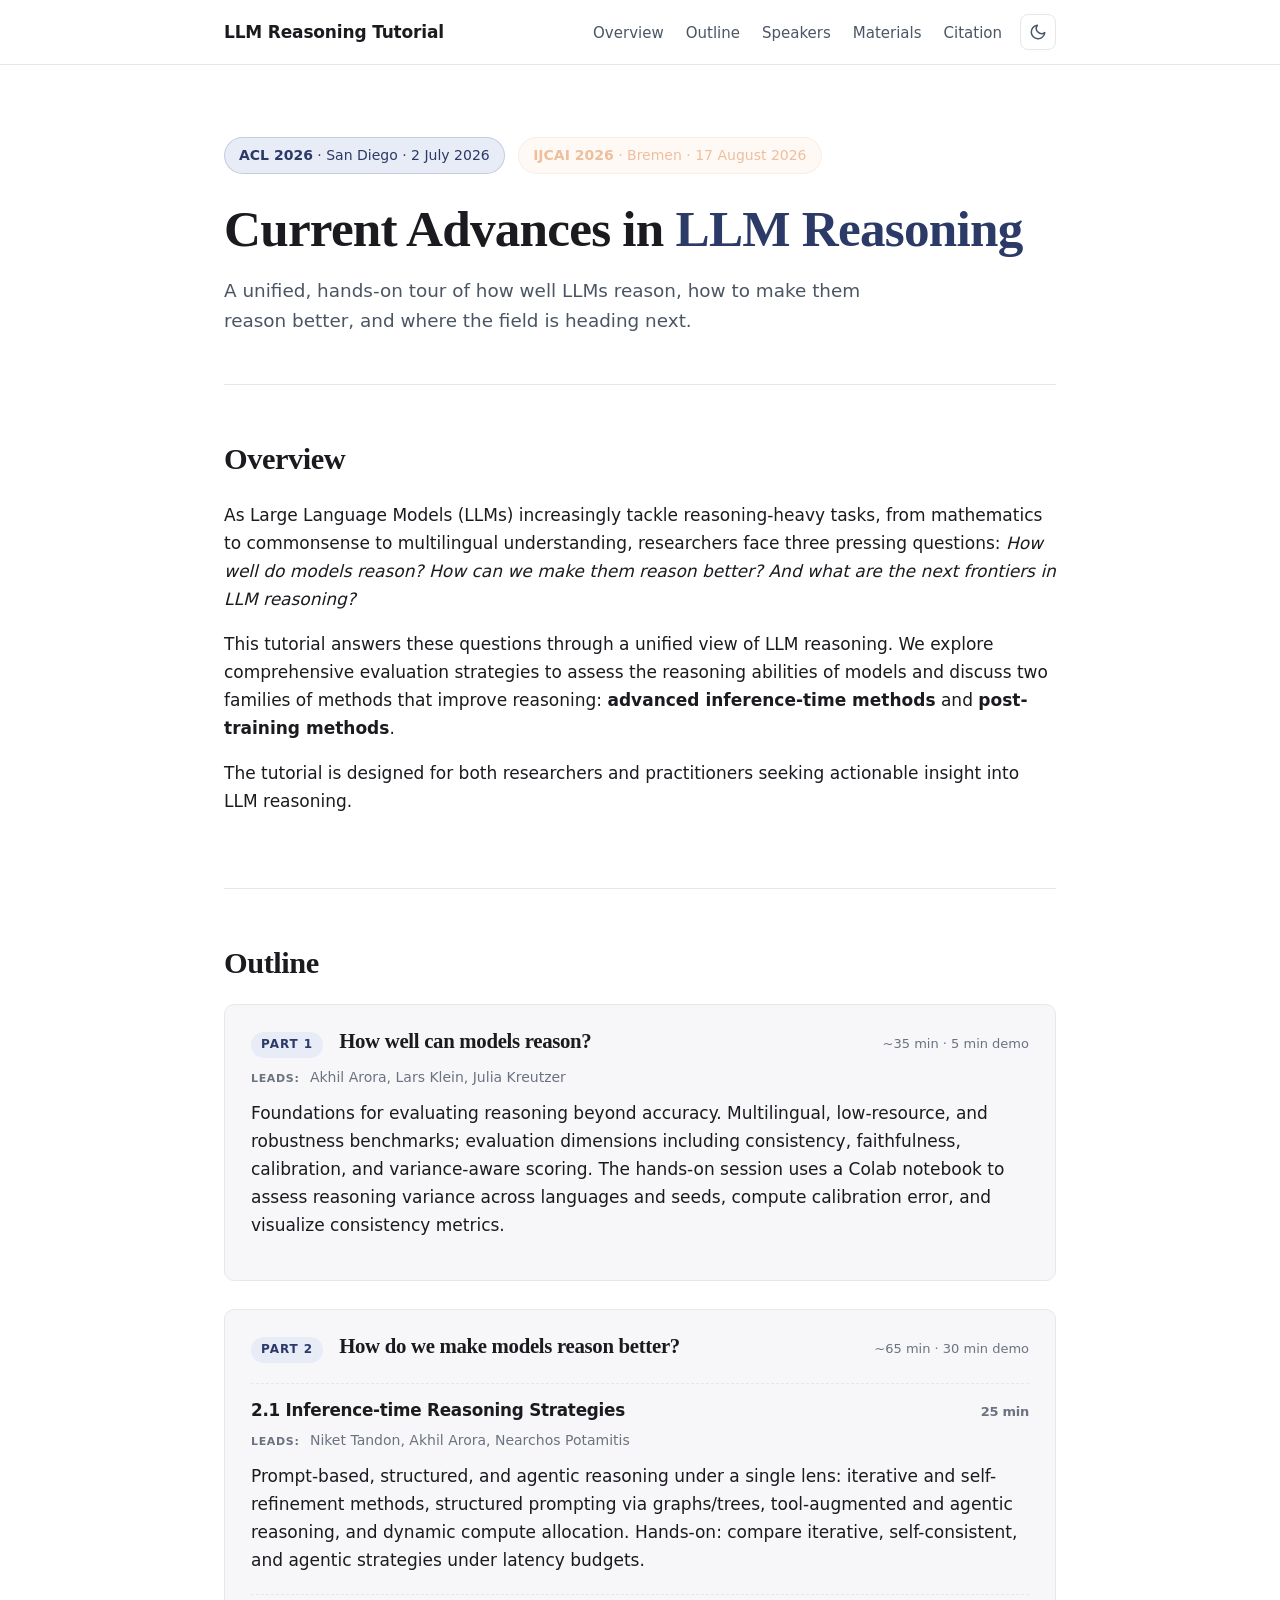
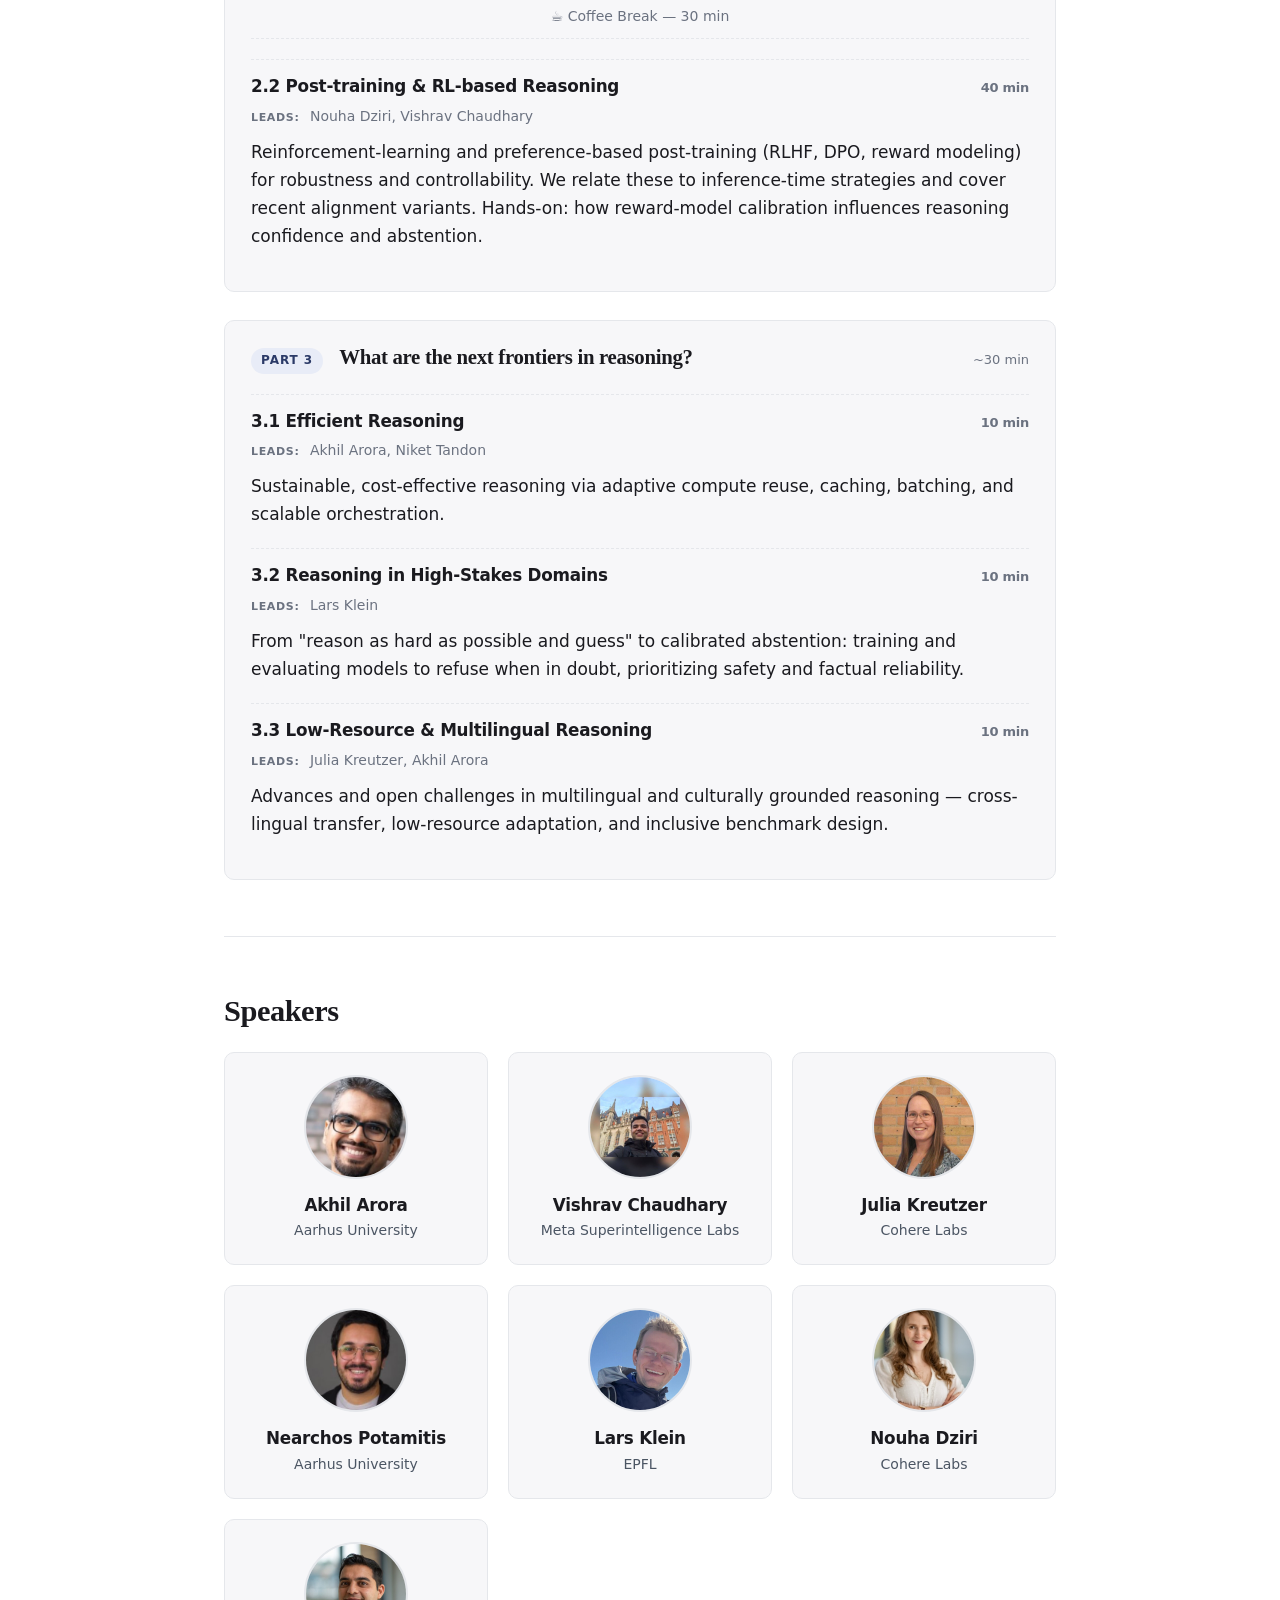
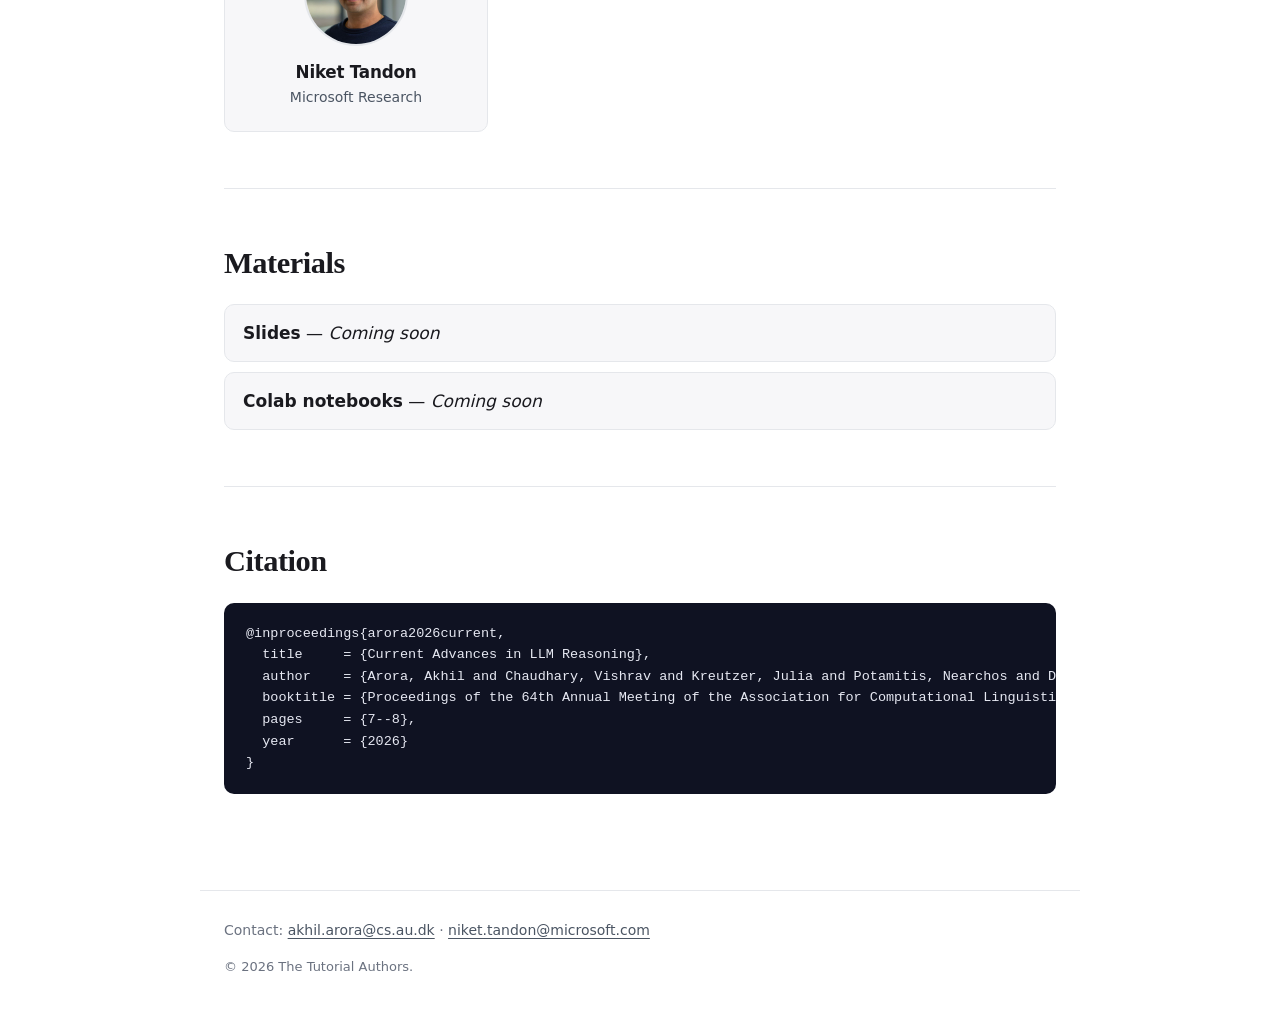
==== index.html @ 862d4947 "Updated Schedule" ====
<!DOCTYPE html>
<html lang="en">
<head>
  <meta charset="UTF-8" />
  <meta name="viewport" content="width=device-width, initial-scale=1.0" />
  <title>Current Advances in LLM Reasoning — ACL 2026 Tutorial</title>
  <meta name="description" content="Half-day tutorial at ACL 2026 (San Diego) on evaluating, improving, and extending reasoning in large language models." />

  <!-- Favicon -->
  <link rel="icon" type="image/png" href="assets/favicon.png" />
  <link rel="apple-touch-icon" href="assets/favicon.png" />

  <!-- Open Graph / Twitter -->
  <meta property="og:title" content="Current Advances in LLM Reasoning — ACL 2026 Tutorial" />
  <meta property="og:description" content="A unified, hands-on tour of evaluation, inference-time strategies, post-training, and frontiers in LLM reasoning." />
  <meta property="og:type" content="website" />
  <meta property="og:image" content="assets/logo.png" />
  <meta property="og:image:width" content="1254" />
  <meta property="og:image:height" content="1254" />
  <meta property="og:image:alt" content="Current Advances in LLM Reasoning — tutorial logo" />
  <meta name="twitter:card" content="summary_large_image" />
  <meta name="twitter:image" content="assets/logo.png" />

  <link rel="stylesheet" href="style.css" />
  <script>
    // Apply stored theme before first paint to prevent flash.
    (function () {
      try {
        var t = localStorage.getItem('theme');
        if (t === 'dark' || t === 'light') {
          document.documentElement.setAttribute('data-theme', t);
        }
      } catch (e) {}
    })();
  </script>
</head>
<body>
  <a class="skip-link" href="#main">Skip to main content</a>

  <header class="site-header">
    <nav class="nav" aria-label="Primary">
      <a href="#top" class="nav-brand">LLM Reasoning Tutorial</a>
      <div class="nav-right">
        <ul id="nav-menu" class="nav-links">
          <li><a href="#overview">Overview</a></li>
          <li><a href="#outline">Outline</a></li>
          <li><a href="#speakers">Speakers</a></li>
          <li><a href="#materials">Materials</a></li>
          <li><a href="#citation">Citation</a></li>
        </ul>
        <button class="theme-toggle" id="theme-toggle" type="button" aria-label="Toggle color theme" title="Toggle theme">
          <svg class="icon icon-sun" viewBox="0 0 24 24" width="18" height="18" fill="none" stroke="currentColor" stroke-width="2" stroke-linecap="round" stroke-linejoin="round" aria-hidden="true">
            <circle cx="12" cy="12" r="4"></circle>
            <path d="M12 2v2M12 20v2M4.93 4.93l1.41 1.41M17.66 17.66l1.41 1.41M2 12h2M20 12h2M4.93 19.07l1.41-1.41M17.66 6.34l1.41-1.41"></path>
          </svg>
          <svg class="icon icon-moon" viewBox="0 0 24 24" width="18" height="18" fill="none" stroke="currentColor" stroke-width="2" stroke-linecap="round" stroke-linejoin="round" aria-hidden="true">
            <path d="M21 12.79A9 9 0 1 1 11.21 3 7 7 0 0 0 21 12.79z"></path>
          </svg>
        </button>
        <button class="nav-toggle" aria-expanded="false" aria-controls="nav-menu" aria-label="Toggle navigation">
          <span></span><span></span><span></span>
        </button>
      </div>
    </nav>
  </header>

  <main id="main">
    <section class="hero" id="top">
      <p class="venue-badge"><strong>ACL 2026</strong> · San Diego · 2 July 2026</p>
      <p class="venue-badge venue-badge--alt"><strong>IJCAI 2026</strong> · Bremen · 17 August 2026</p>
      <h1>Current Advances in <span class="accent">LLM Reasoning</span></h1>
      <p class="tagline">A unified, hands-on tour of how well LLMs reason, how to make them reason better, and where the field is heading next.</p>
    </section>

    <section id="overview" class="section">
      <h2>Overview</h2>
      <p>
        As Large Language Models (LLMs) increasingly tackle reasoning-heavy tasks, from mathematics
        to commonsense to multilingual understanding, researchers face three pressing questions:
        <em>How well do models reason? How can we make them reason better? And what are the next
        frontiers in LLM reasoning?</em>
      </p>
      <p>
        This tutorial answers these questions through a unified view of LLM reasoning. We explore
        comprehensive evaluation strategies to assess the reasoning abilities of models and discuss two families of methods that
        improve reasoning: <strong>advanced inference-time methods</strong> and <strong>post-training methods</strong>.
      </p>
      <p>
        The tutorial is designed for both researchers and practitioners seeking actionable insight
        into LLM reasoning.
      </p>
    </section>

    <section id="outline" class="section">
      <h2>Outline</h2>
      <!-- <p class="section-intro">
        Three hours, split into two 90-minute blocks with a 30-minute coffee break. Each part
        combines concise lectures, illustrative demos, and short hands-on exercises.
      </p> -->

      <ol class="outline">
        <li class="outline-part">
          <div class="outline-head">
            <span class="outline-num">Part 1</span>
            <h3>How well can models reason?</h3>
            <span class="outline-meta">~35 min · 5 min demo</span>
          </div>
          <p class="outline-leads"><span class="label">Leads:</span> Akhil Arora, Lars Klein, Julia Kreutzer</p>
          <p>
            Foundations for evaluating reasoning beyond accuracy. Multilingual, low-resource, and
            robustness benchmarks; evaluation dimensions including consistency, faithfulness,
            calibration, and variance-aware scoring. The hands-on session uses a Colab notebook to
            assess reasoning variance across languages and seeds, compute calibration error, and
            visualize consistency metrics.
          </p>
        </li>

        <li class="outline-part">
          <div class="outline-head">
            <span class="outline-num">Part 2</span>
            <h3>How do we make models reason better?</h3>
            <span class="outline-meta">~65 min · 30 min demo</span>
          </div>

          <div class="outline-sub">
            <h4>2.1 Inference-time Reasoning Strategies <span class="outline-meta">25 min</span></h4>
            <p class="outline-leads"><span class="label">Leads:</span> Niket Tandon, Akhil Arora, Nearchos Potamitis</p>
            <p>
              Prompt-based, structured, and agentic reasoning under a single lens: iterative and
              self-refinement methods, structured prompting via graphs/trees, tool-augmented and
              agentic reasoning, and dynamic compute allocation. Hands-on: compare iterative,
              self-consistent, and agentic strategies under latency budgets.
            </p>
          </div>

          <div class="outline-break">☕ Coffee Break — 30 min</div>

          <div class="outline-sub">
            <h4>2.2 Post-training &amp; RL-based Reasoning <span class="outline-meta">40 min</span></h4>
            <p class="outline-leads"><span class="label">Leads:</span> Nouha Dziri, Vishrav Chaudhary</p>
            <p>
              Reinforcement-learning and preference-based post-training (RLHF, DPO, reward modeling)
              for robustness and controllability. We relate these to inference-time strategies and
              cover recent alignment variants. Hands-on: how reward-model calibration influences
              reasoning confidence and abstention.
            </p>
          </div>
        </li>

        <li class="outline-part">
          <div class="outline-head">
            <span class="outline-num">Part 3</span>
            <h3>What are the next frontiers in reasoning?</h3>
            <span class="outline-meta">~30 min</span>
          </div>

          <div class="outline-sub">
            <h4>3.1 Efficient Reasoning <span class="outline-meta">10 min</span></h4>
            <p class="outline-leads"><span class="label">Leads:</span> Akhil Arora, Niket Tandon</p>
            <p>Sustainable, cost-effective reasoning via adaptive compute reuse, caching, batching, and scalable orchestration.</p>
          </div>

          <div class="outline-sub">
            <h4>3.2 Reasoning in High-Stakes Domains <span class="outline-meta">10 min</span></h4>
            <p class="outline-leads"><span class="label">Leads:</span> Lars Klein</p>
            <p>From "reason as hard as possible and guess" to calibrated abstention: training and evaluating models to refuse when in doubt, prioritizing safety and factual reliability.</p>
          </div>

          <div class="outline-sub">
            <h4>3.3 Low-Resource &amp; Multilingual Reasoning <span class="outline-meta">10 min</span></h4>
            <p class="outline-leads"><span class="label">Leads:</span> Julia Kreutzer, Akhil Arora</p>
            <p>Advances and open challenges in multilingual and culturally grounded reasoning — cross-lingual transfer, low-resource adaptation, and inclusive benchmark design.</p>
          </div>
        </li>
      </ol>
    </section>

    <section id="speakers" class="section">
      <h2>Speakers</h2>
      <!-- <p class="section-intro">
        The presenter team spans academia and industry, junior and senior researchers, and multiple
        institutions and countries.
      </p> -->

      <ul class="speakers">
        <li class="speaker">
          <img class="speaker-photo" src="photos/akhil.jpg" alt="Akhil Arora" width="104" height="104" loading="lazy" />
          <div class="speaker-body">
            <h3>Akhil Arora</h3>
            <p class="affil">Aarhus University</p>
          </div>
        </li>
        <li class="speaker">
          <img class="speaker-photo" src="photos/vishrav.jpeg" alt="Vishrav Chaudhary" width="104" height="104" loading="lazy" />
          <div class="speaker-body">
            <h3>Vishrav Chaudhary</h3>
            <p class="affil">Meta Superintelligence Labs</p>
          </div>
        </li>
        <li class="speaker">
          <img class="speaker-photo" src="photos/julia.jpeg" alt="Julia Kreutzer" width="104" height="104" loading="lazy" />
          <div class="speaker-body">
            <h3>Julia Kreutzer</h3>
            <p class="affil">Cohere Labs</p>
          </div>
        </li>
        <li class="speaker">
          <img class="speaker-photo" src="photos/nearchos.jpg" alt="Nearchos Potamitis" width="104" height="104" loading="lazy" />
          <div class="speaker-body">
            <h3>Nearchos Potamitis</h3>
            <p class="affil">Aarhus University</p>
          </div>
        </li>
        <li class="speaker">
          <img class="speaker-photo" src="photos/lars.jpeg" alt="Lars Klein" width="104" height="104" loading="lazy" />
          <div class="speaker-body">
            <h3>Lars Klein</h3>
            <p class="affil">EPFL</p>
          </div>
        </li>
        <li class="speaker">
          <img class="speaker-photo" src="photos/nouha.jpg" alt="Nouha Dziri" width="104" height="104" loading="lazy" />
          <div class="speaker-body">
            <h3>Nouha Dziri</h3>
            <p class="affil">Cohere Labs</p>
          </div>
        </li>
        <li class="speaker">
          <img class="speaker-photo" src="photos/niket.jpg" alt="Niket Tandon" width="104" height="104" loading="lazy" />
          <div class="speaker-body">
            <h3>Niket Tandon</h3>
            <p class="affil">Microsoft Research</p>
          </div>
        </li>
      </ul>
    </section>

    <section id="materials" class="section">
      <h2>Materials</h2>
      <ul class="materials">
        <li><strong>Slides</strong> — <em>Coming soon</em></li>
        <li><strong>Colab notebooks</strong> — <em>Coming soon</em></li>
      </ul>
    </section>

    <section id="citation" class="section">
      <h2>Citation</h2>
      <pre class="bibtex"><code>@inproceedings{arora2026current,
  title     = {Current Advances in LLM Reasoning},
  author    = {Arora, Akhil and Chaudhary, Vishrav and Kreutzer, Julia and Potamitis, Nearchos and Dziri, Nouha and Tandon, Niket},
  booktitle = {Proceedings of the 64th Annual Meeting of the Association for Computational Linguistics (Volume 5: Tutorial Abstracts)},
  pages     = {7--8},
  year      = {2026}
}</code></pre>
    </section>
  </main>

  <footer class="site-footer">
    <p>
      Contact: <a href="mailto:akhil.arora@cs.au.dk">akhil.arora@cs.au.dk</a> ·
      <a href="mailto:niket.tandon@microsoft.com">niket.tandon@microsoft.com</a>
    </p>
    <p class="fine">&copy; 2026 The Tutorial Authors.</p>
  </footer>

  <script>
    // Mobile nav toggle
    const toggle = document.querySelector('.nav-toggle');
    const menu = document.getElementById('nav-menu');
    toggle?.addEventListener('click', () => {
      const open = toggle.getAttribute('aria-expanded') === 'true';
      toggle.setAttribute('aria-expanded', String(!open));
      menu.classList.toggle('open');
    });
    menu?.addEventListener('click', (e) => {
      if (e.target.tagName === 'A') {
        toggle.setAttribute('aria-expanded', 'false');
        menu.classList.remove('open');
      }
    });

    // Theme toggle: cycles between explicit light and dark.
    // First click flips away from the effective theme (which may have been system-driven).
    const themeToggle = document.getElementById('theme-toggle');
    themeToggle?.addEventListener('click', () => {
      const root = document.documentElement;
      const stored = root.getAttribute('data-theme');
      const prefersDark = window.matchMedia('(prefers-color-scheme: dark)').matches;
      const effective = stored || (prefersDark ? 'dark' : 'light');
      const next = effective === 'dark' ? 'light' : 'dark';
      root.setAttribute('data-theme', next);
      try { localStorage.setItem('theme', next); } catch (e) {}
    });
  </script>
</body>
</html>
---- style.css ----
/* --- Tokens --- */
:root {
  --bg: #ffffff;
  --bg-soft: #f7f7f9;
  --ink: #1a1a1f;
  --ink-soft: #4b5563;
  --ink-muted: #6b7280;
  --border: #e5e7eb;
  --accent: #2b3a67;
  --accent-soft: #e8ecf7;
  --code-bg: #0f1222;
  --code-ink: #e6e8f2;
  --radius: 10px;
  --content-width: 880px;
  --shadow-sm: 0 1px 2px rgba(15, 18, 34, 0.04), 0 1px 3px rgba(15, 18, 34, 0.06);

  --font-sans: "Inter", ui-sans-serif, system-ui, -apple-system, "Segoe UI",
    Roboto, "Helvetica Neue", Arial, sans-serif;
  --font-serif: "Source Serif 4", ui-serif, Georgia, Cambria, "Times New Roman",
    Times, serif;
  --font-mono: ui-monospace, SFMono-Regular, "SF Mono", Menlo, Consolas,
    "Liberation Mono", monospace;
}

/* Dark tokens — applied explicitly via [data-theme="dark"]
   OR automatically when OS prefers dark AND user hasn't forced light. */
:root[data-theme="dark"] {
  --bg: #0e1015;
  --bg-soft: #15181f;
  --ink: #eef1f6;
  --ink-soft: #b8bec9;
  --ink-muted: #8a90a0;
  --border: #272b35;
  --accent: #9db0ee;
  --accent-soft: #1a2140;
  --code-bg: #0a0c18;
  --code-ink: #d8dbe8;
  --shadow-sm: 0 1px 2px rgba(0, 0, 0, 0.4);
}

@media (prefers-color-scheme: dark) {
  :root:not([data-theme="light"]) {
    --bg: #0e1015;
    --bg-soft: #15181f;
    --ink: #eef1f6;
    --ink-soft: #b8bec9;
    --ink-muted: #8a90a0;
    --border: #272b35;
    --accent: #9db0ee;
    --accent-soft: #1a2140;
    --code-bg: #0a0c18;
    --code-ink: #d8dbe8;
    --shadow-sm: 0 1px 2px rgba(0, 0, 0, 0.4);
  }
}

/* --- Reset --- */
*, *::before, *::after { box-sizing: border-box; }
html { scroll-behavior: smooth; scroll-padding-top: 72px; }
body {
  margin: 0;
  font-family: var(--font-sans);
  font-size: 17px;
  line-height: 1.65;
  color: var(--ink);
  background: var(--bg);
  -webkit-font-smoothing: antialiased;
  text-rendering: optimizeLegibility;
}
a { color: var(--accent); text-decoration-thickness: 1px; text-underline-offset: 3px; }
a:hover { text-decoration-thickness: 2px; }

/* --- Skip link --- */
.skip-link {
  position: absolute;
  left: -9999px;
  top: 0;
  background: var(--ink);
  color: var(--bg);
  padding: 8px 14px;
  z-index: 1000;
}
.skip-link:focus { left: 8px; top: 8px; }

/* --- Header / nav --- */
.site-header {
  position: sticky;
  top: 0;
  z-index: 100;
  background: color-mix(in srgb, var(--bg) 92%, transparent);
  backdrop-filter: saturate(140%) blur(10px);
  -webkit-backdrop-filter: saturate(140%) blur(10px);
  border-bottom: 1px solid var(--border);
}
.nav {
  max-width: var(--content-width);
  margin: 0 auto;
  padding: 14px 24px;
  display: flex;
  align-items: center;
  justify-content: space-between;
  gap: 16px;
}
.nav-brand {
  font-weight: 700;
  color: var(--ink);
  text-decoration: none;
  letter-spacing: -0.01em;
}
.nav-right {
  display: flex;
  align-items: center;
  gap: 18px;
}
.nav-links {
  list-style: none;
  margin: 0;
  padding: 0;
  display: flex;
  gap: 22px;
}
.nav-links a {
  color: var(--ink-soft);
  text-decoration: none;
  font-size: 15px;
}
.nav-links a:hover { color: var(--accent); }
.nav-toggle {
  display: none;
  background: none;
  border: 0;
  cursor: pointer;
  padding: 6px;
  flex-direction: column;
  gap: 4px;
}
.nav-toggle span {
  display: block;
  width: 22px;
  height: 2px;
  background: var(--ink);
  border-radius: 2px;
}

/* --- Theme toggle --- */
.theme-toggle {
  display: inline-flex;
  align-items: center;
  justify-content: center;
  width: 36px;
  height: 36px;
  border-radius: 8px;
  border: 1px solid var(--border);
  background: var(--bg);
  color: var(--ink-soft);
  cursor: pointer;
  padding: 0;
  transition: color 0.15s ease, background 0.15s ease, border-color 0.15s ease;
}
.theme-toggle:hover {
  color: var(--accent);
  border-color: color-mix(in srgb, var(--accent) 40%, var(--border));
  background: var(--bg-soft);
}
.theme-toggle:focus-visible {
  outline: 2px solid var(--accent);
  outline-offset: 2px;
}
.theme-toggle .icon { display: block; }
/* Default (light effective): show moon, hide sun */
.theme-toggle .icon-sun { display: none; }
.theme-toggle .icon-moon { display: block; }
/* Dark effective: show sun, hide moon */
:root[data-theme="dark"] .theme-toggle .icon-sun { display: block; }
:root[data-theme="dark"] .theme-toggle .icon-moon { display: none; }
@media (prefers-color-scheme: dark) {
  :root:not([data-theme="light"]) .theme-toggle .icon-sun { display: block; }
  :root:not([data-theme="light"]) .theme-toggle .icon-moon { display: none; }
}

@media (max-width: 680px) {
  .nav-toggle { display: flex; }
  .nav-right { gap: 8px; }
  .nav-links {
    display: none;
    position: absolute;
    top: 100%;
    left: 0;
    right: 0;
    flex-direction: column;
    gap: 0;
    background: var(--bg);
    border-bottom: 1px solid var(--border);
    padding: 8px 0;
  }
  .nav-links.open { display: flex; }
  .nav-links li { padding: 0; }
  .nav-links a {
    display: block;
    padding: 12px 24px;
  }
}

/* --- Main layout --- */
main {
  max-width: var(--content-width);
  margin: 0 auto;
  padding: 0 24px;
}
.section {
  padding: 56px 0;
  border-top: 1px solid var(--border);
}

h1, h2, h3, h4 {
  font-family: var(--font-serif);
  color: var(--ink);
  letter-spacing: -0.015em;
  line-height: 1.2;
  margin: 0 0 0.5em;
}
h2 {
  font-size: 1.9rem;
  margin-bottom: 0.75em;
}
h3 { font-size: 1.3rem; }
h4 { font-size: 1.05rem; font-family: var(--font-sans); font-weight: 600; }
p { margin: 0 0 1em; }
.section-intro { color: var(--ink-soft); margin-bottom: 1.75em; }

/* --- Hero --- */
.hero {
  padding: 72px 0 48px;
  text-align: left;
}
.venue-badge {
  display: inline-block;
  background: var(--accent-soft);
  color: var(--accent);
  border: 1px solid color-mix(in srgb, var(--accent) 18%, transparent);
  border-radius: 999px;
  padding: 6px 14px;
  font-size: 14px;
  font-weight: 500;
  margin: 0 8px 24px 0;
}
.venue-badge--alt {
  --alt-accent: #8a4b2b;
  background: color-mix(in srgb, var(--alt-accent) 10%, transparent);
  color: var(--alt-accent);
  border-color: color-mix(in srgb, var(--alt-accent) 22%, transparent);
}
:root[data-theme="dark"] .venue-badge--alt,
:root:not([data-theme="light"]) .venue-badge--alt {
  --alt-accent: #eebf9d;
}
.hero h1 {
  font-size: clamp(2.1rem, 4.6vw, 3.2rem);
  margin: 0 0 16px;
}
.accent { color: var(--accent); }
.tagline {
  font-size: 1.15rem;
  color: var(--ink-soft);
  max-width: 640px;
  margin: 0;
}

/* --- Outline --- */
.outline {
  list-style: none;
  padding: 0;
  margin: 0;
  display: flex;
  flex-direction: column;
  gap: 28px;
}
.outline-part {
  border: 1px solid var(--border);
  border-radius: var(--radius);
  padding: 24px 26px;
  background: var(--bg-soft);
}
.outline-head {
  display: flex;
  align-items: baseline;
  flex-wrap: wrap;
  gap: 10px 16px;
  margin-bottom: 8px;
}
.outline-num {
  font-size: 12px;
  font-weight: 700;
  text-transform: uppercase;
  letter-spacing: 0.08em;
  color: var(--accent);
  background: var(--accent-soft);
  padding: 3px 10px;
  border-radius: 999px;
}
.outline-head h3 { margin: 0; flex: 1 1 auto; }
.outline-meta {
  font-size: 13px;
  color: var(--ink-muted);
  font-variant-numeric: tabular-nums;
}
.outline-leads {
  font-size: 14px;
  color: var(--ink-muted);
  margin: 0 0 10px;
}
.outline-leads .label {
  text-transform: uppercase;
  letter-spacing: 0.06em;
  font-size: 11px;
  font-weight: 700;
  margin-right: 6px;
}
.outline-sub {
  margin-top: 20px;
  padding-top: 16px;
  border-top: 1px dashed var(--border);
}
.outline-sub h4 {
  display: flex;
  align-items: baseline;
  gap: 12px;
  justify-content: space-between;
}
.outline-break {
  text-align: center;
  font-size: 14px;
  color: var(--ink-muted);
  margin: 20px 0 0;
  padding: 10px 0;
  border-top: 1px dashed var(--border);
  border-bottom: 1px dashed var(--border);
}

/* --- Speakers --- */
.speakers {
  list-style: none;
  padding: 0;
  margin: 0;
  display: grid;
  grid-template-columns: repeat(auto-fit, minmax(220px, 1fr));
  gap: 20px;
}
.speaker {
  border: 1px solid var(--border);
  border-radius: var(--radius);
  padding: 22px 20px;
  background: var(--bg-soft);
  display: flex;
  flex-direction: column;
  align-items: center;
  text-align: center;
  transition: transform 0.15s ease, box-shadow 0.15s ease;
}
.speaker:hover {
  transform: translateY(-2px);
  box-shadow: var(--shadow-sm);
}
.speaker-photo {
  width: 104px;
  height: 104px;
  border-radius: 50%;
  object-fit: cover;
  display: block;
  margin: 0 0 16px;
  border: 2px solid var(--border);
  background: var(--bg-soft);
}
.speaker h3 {
  font-family: var(--font-sans);
  font-size: 1.05rem;
  font-weight: 600;
  margin: 0 0 4px;
}
.speaker .affil {
  font-size: 14px;
  color: var(--ink-soft);
  margin: 0;
}

/* --- Materials --- */
.materials {
  list-style: none;
  padding: 0;
  margin: 0;
  display: flex;
  flex-direction: column;
  gap: 10px;
}
.materials li {
  padding: 14px 18px;
  border: 1px solid var(--border);
  border-radius: var(--radius);
  background: var(--bg-soft);
}

/* --- BibTeX block --- */
.bibtex {
  background: var(--code-bg);
  color: var(--code-ink);
  border-radius: var(--radius);
  padding: 20px 22px;
  overflow-x: auto;
  font-family: var(--font-mono);
  font-size: 13.5px;
  line-height: 1.6;
  margin: 0;
}
.bibtex code { font-family: inherit; }

/* --- Footer --- */
.site-footer {
  max-width: var(--content-width);
  margin: 40px auto 0;
  padding: 28px 24px 40px;
  border-top: 1px solid var(--border);
  color: var(--ink-muted);
  font-size: 14px;
}
.site-footer a { color: var(--ink-soft); }
.site-footer .fine { margin-top: 6px; color: var(--ink-muted); font-size: 13px; }

/* --- Selection --- */
::selection { background: var(--accent-soft); color: var(--accent); }
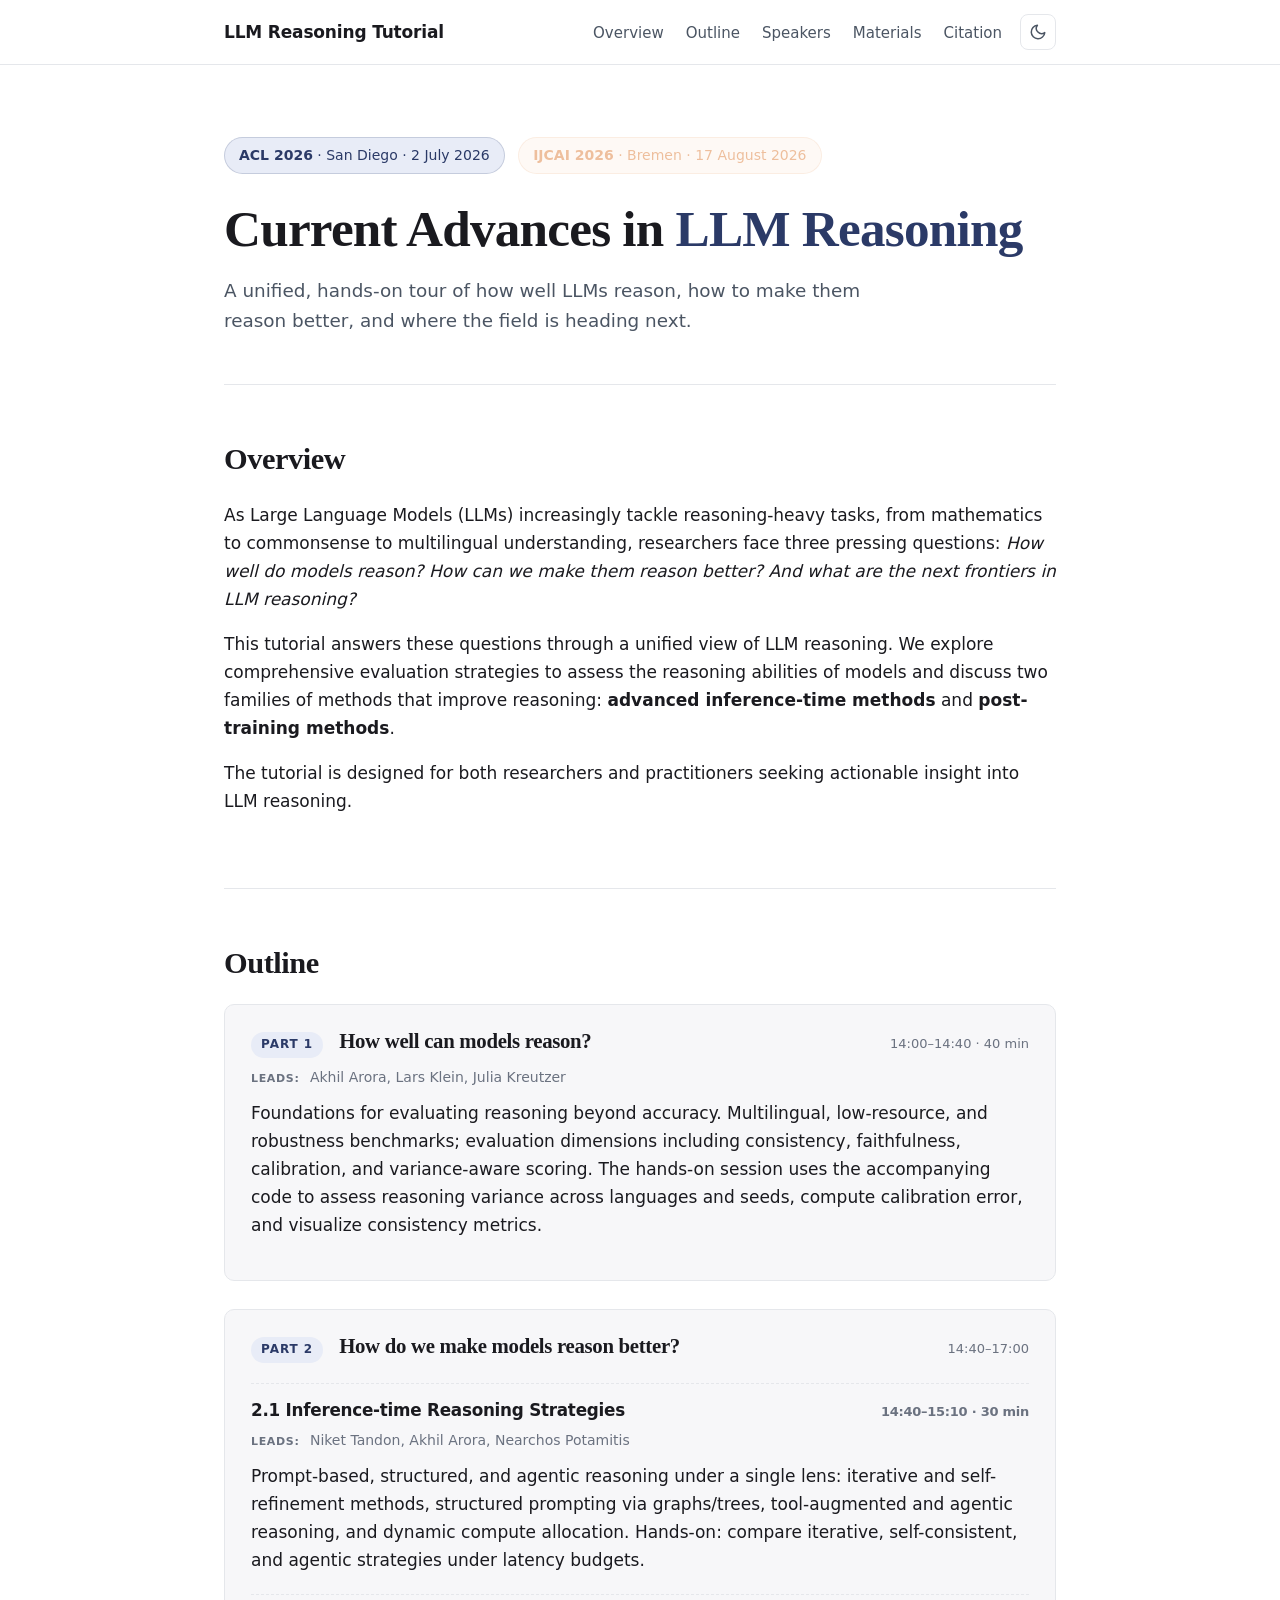
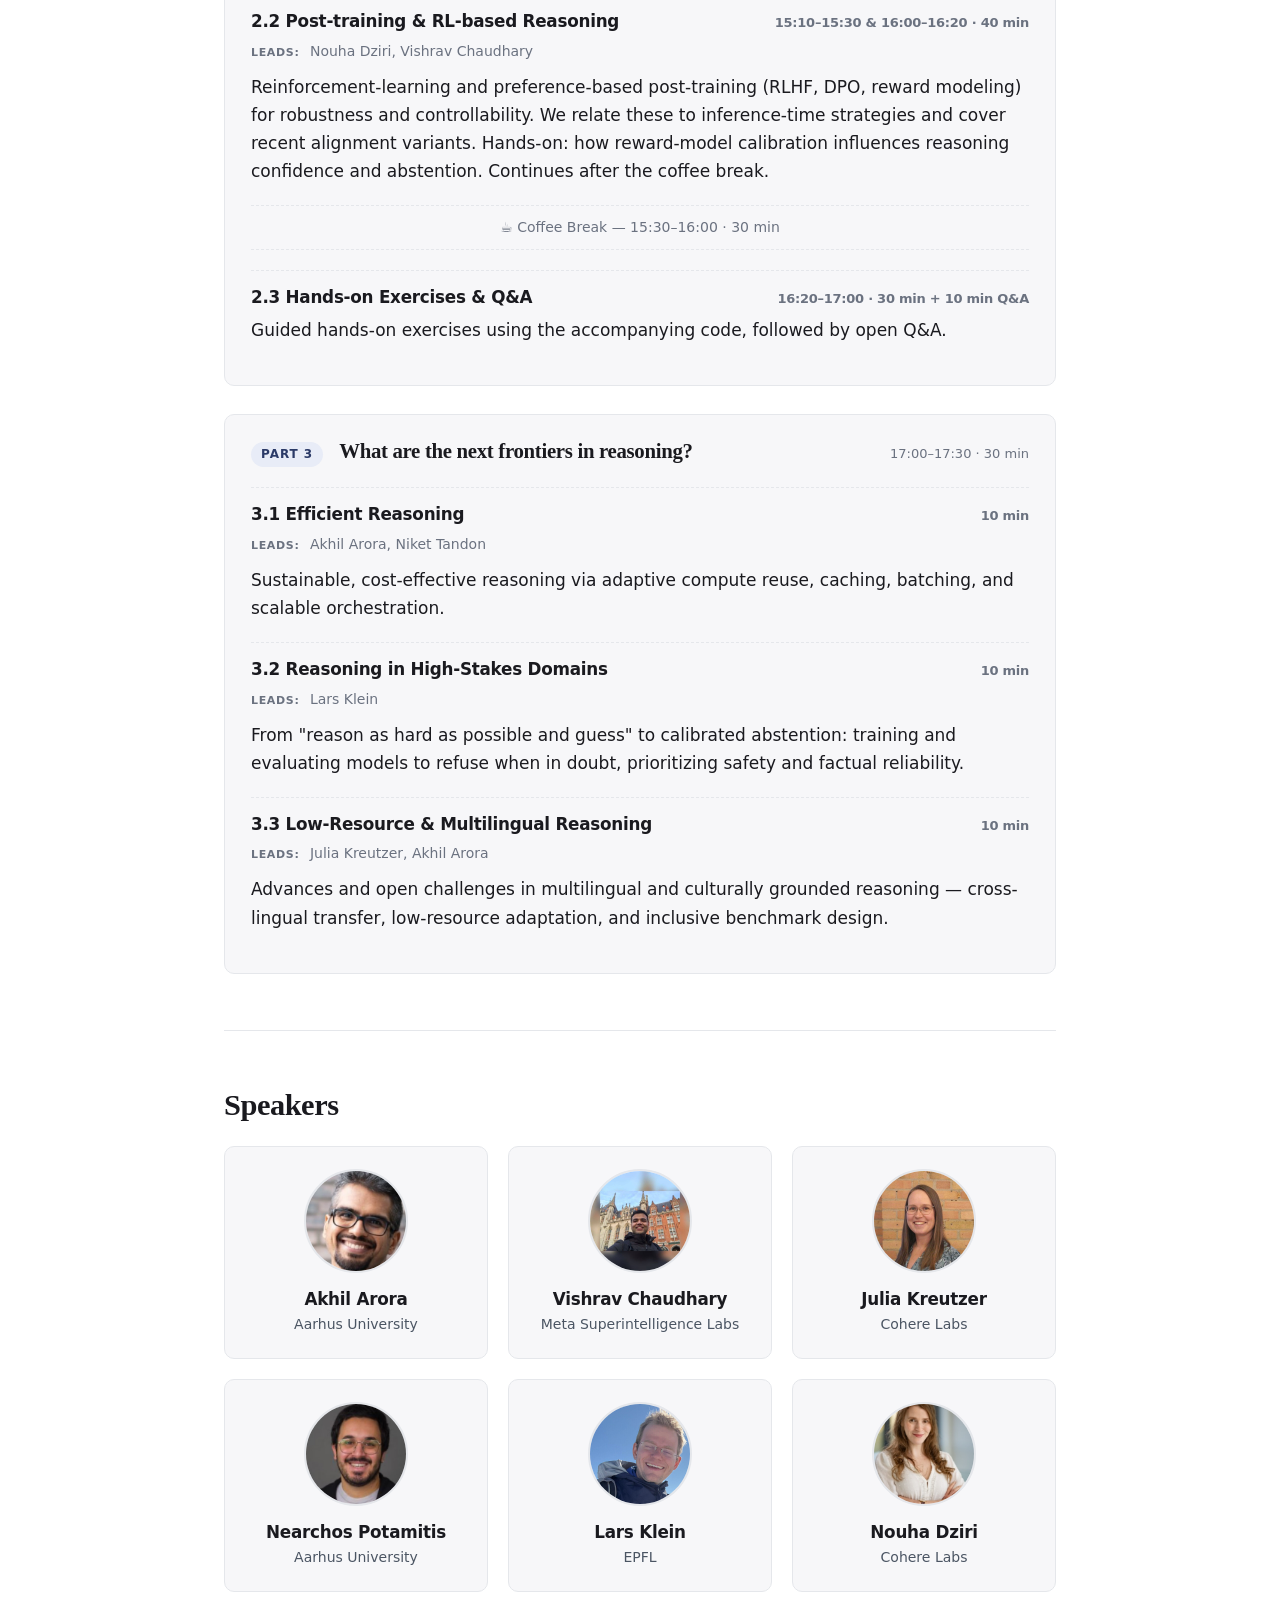
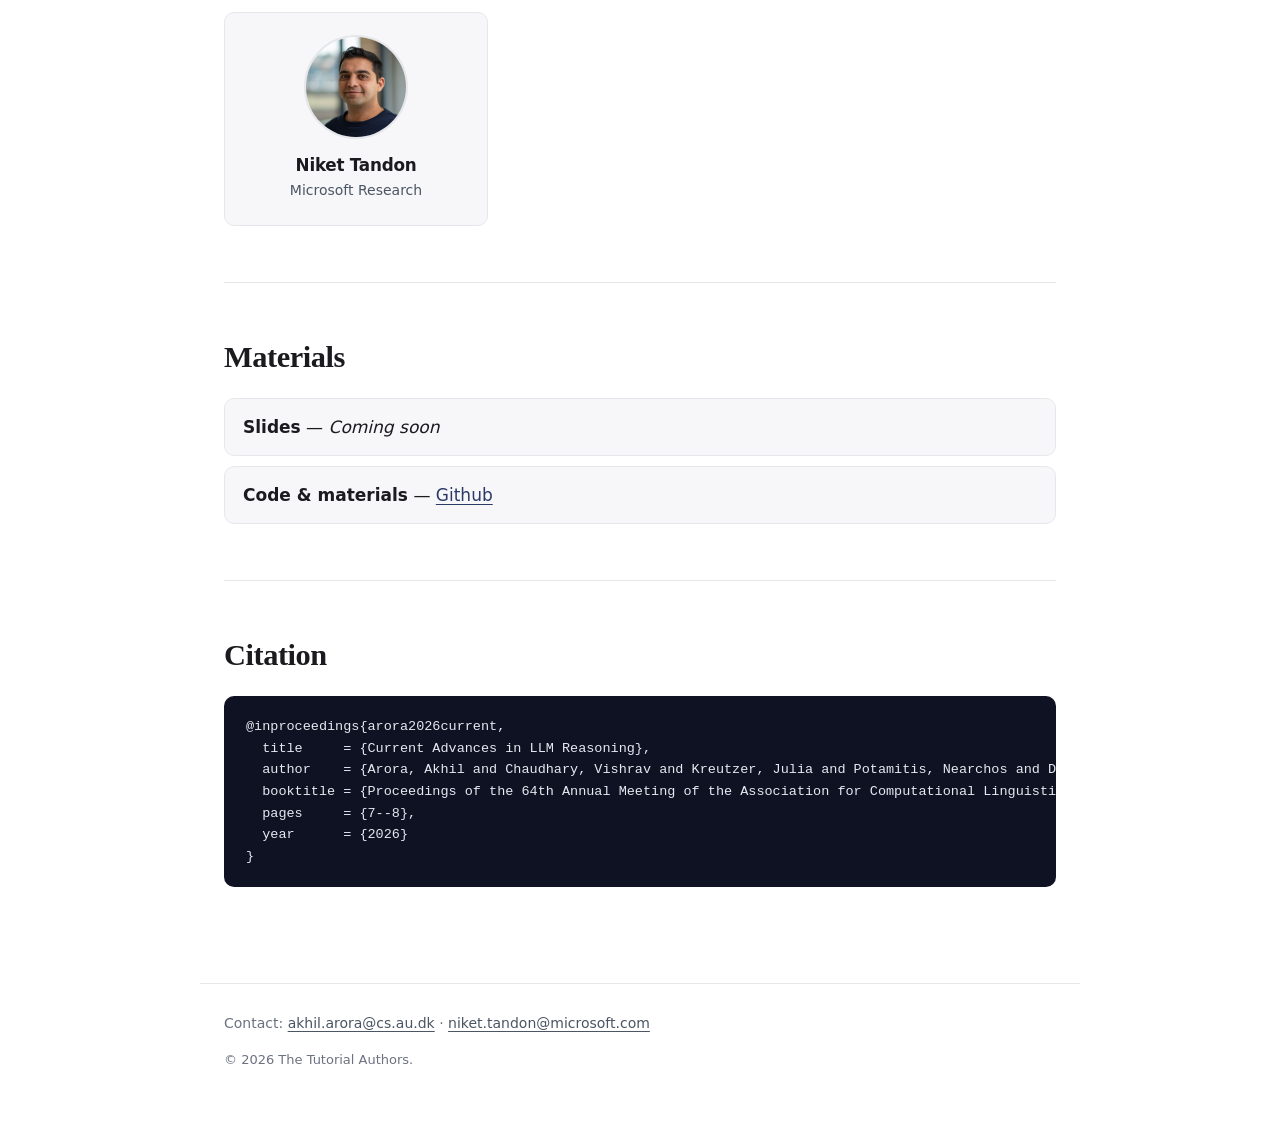
==== commit e756aef1: "Repo & Schedule" ====
--- a/index.html
+++ b/index.html
@@ -103,13 +103,13 @@
           <div class="outline-head">
             <span class="outline-num">Part 1</span>
             <h3>How well can models reason?</h3>
-            <span class="outline-meta">~35 min · 5 min demo</span>
+            <span class="outline-meta">14:00–14:40 · 40 min</span>
           </div>
           <p class="outline-leads"><span class="label">Leads:</span> Akhil Arora, Lars Klein, Julia Kreutzer</p>
           <p>
             Foundations for evaluating reasoning beyond accuracy. Multilingual, low-resource, and
             robustness benchmarks; evaluation dimensions including consistency, faithfulness,
-            calibration, and variance-aware scoring. The hands-on session uses a Colab notebook to
+            calibration, and variance-aware scoring. The hands-on session uses the accompanying code to
             assess reasoning variance across languages and seeds, compute calibration error, and
             visualize consistency metrics.
           </p>
@@ -119,11 +119,11 @@
           <div class="outline-head">
             <span class="outline-num">Part 2</span>
             <h3>How do we make models reason better?</h3>
-            <span class="outline-meta">~65 min · 30 min demo</span>
-          </div>
-
-          <div class="outline-sub">
-            <h4>2.1 Inference-time Reasoning Strategies <span class="outline-meta">25 min</span></h4>
+            <span class="outline-meta">14:40–17:00</span>
+          </div>
+
+          <div class="outline-sub">
+            <h4>2.1 Inference-time Reasoning Strategies <span class="outline-meta">14:40–15:10 · 30 min</span></h4>
             <p class="outline-leads"><span class="label">Leads:</span> Niket Tandon, Akhil Arora, Nearchos Potamitis</p>
             <p>
               Prompt-based, structured, and agentic reasoning under a single lens: iterative and
@@ -133,16 +133,23 @@
             </p>
           </div>
 
-          <div class="outline-break">☕ Coffee Break — 30 min</div>
-
-          <div class="outline-sub">
-            <h4>2.2 Post-training &amp; RL-based Reasoning <span class="outline-meta">40 min</span></h4>
+          <div class="outline-sub">
+            <h4>2.2 Post-training &amp; RL-based Reasoning <span class="outline-meta">15:10–15:30 &amp; 16:00–16:20 · 40 min</span></h4>
             <p class="outline-leads"><span class="label">Leads:</span> Nouha Dziri, Vishrav Chaudhary</p>
             <p>
               Reinforcement-learning and preference-based post-training (RLHF, DPO, reward modeling)
               for robustness and controllability. We relate these to inference-time strategies and
               cover recent alignment variants. Hands-on: how reward-model calibration influences
-              reasoning confidence and abstention.
+              reasoning confidence and abstention. Continues after the coffee break.
+            </p>
+          </div>
+
+          <div class="outline-break">☕ Coffee Break — 15:30–16:00 · 30 min</div>
+
+          <div class="outline-sub">
+            <h4>2.3 Hands-on Exercises &amp; Q&amp;A <span class="outline-meta">16:20–17:00 · 30 min + 10 min Q&amp;A</span></h4>
+            <p>
+              Guided hands-on exercises using the accompanying code, followed by open Q&amp;A.
             </p>
           </div>
         </li>
@@ -151,7 +158,7 @@
           <div class="outline-head">
             <span class="outline-num">Part 3</span>
             <h3>What are the next frontiers in reasoning?</h3>
-            <span class="outline-meta">~30 min</span>
+            <span class="outline-meta">17:00–17:30 · 30 min</span>
           </div>
 
           <div class="outline-sub">
@@ -239,7 +246,7 @@
       <h2>Materials</h2>
       <ul class="materials">
         <li><strong>Slides</strong> — <em>Coming soon</em></li>
-        <li><strong>Colab notebooks</strong> — <em>Coming soon</em></li>
+        <li><strong>Code &amp; materials</strong> — <a href="https://github.com/au-clan/llmreasoning_materials">Github</a></li>
       </ul>
     </section>
 
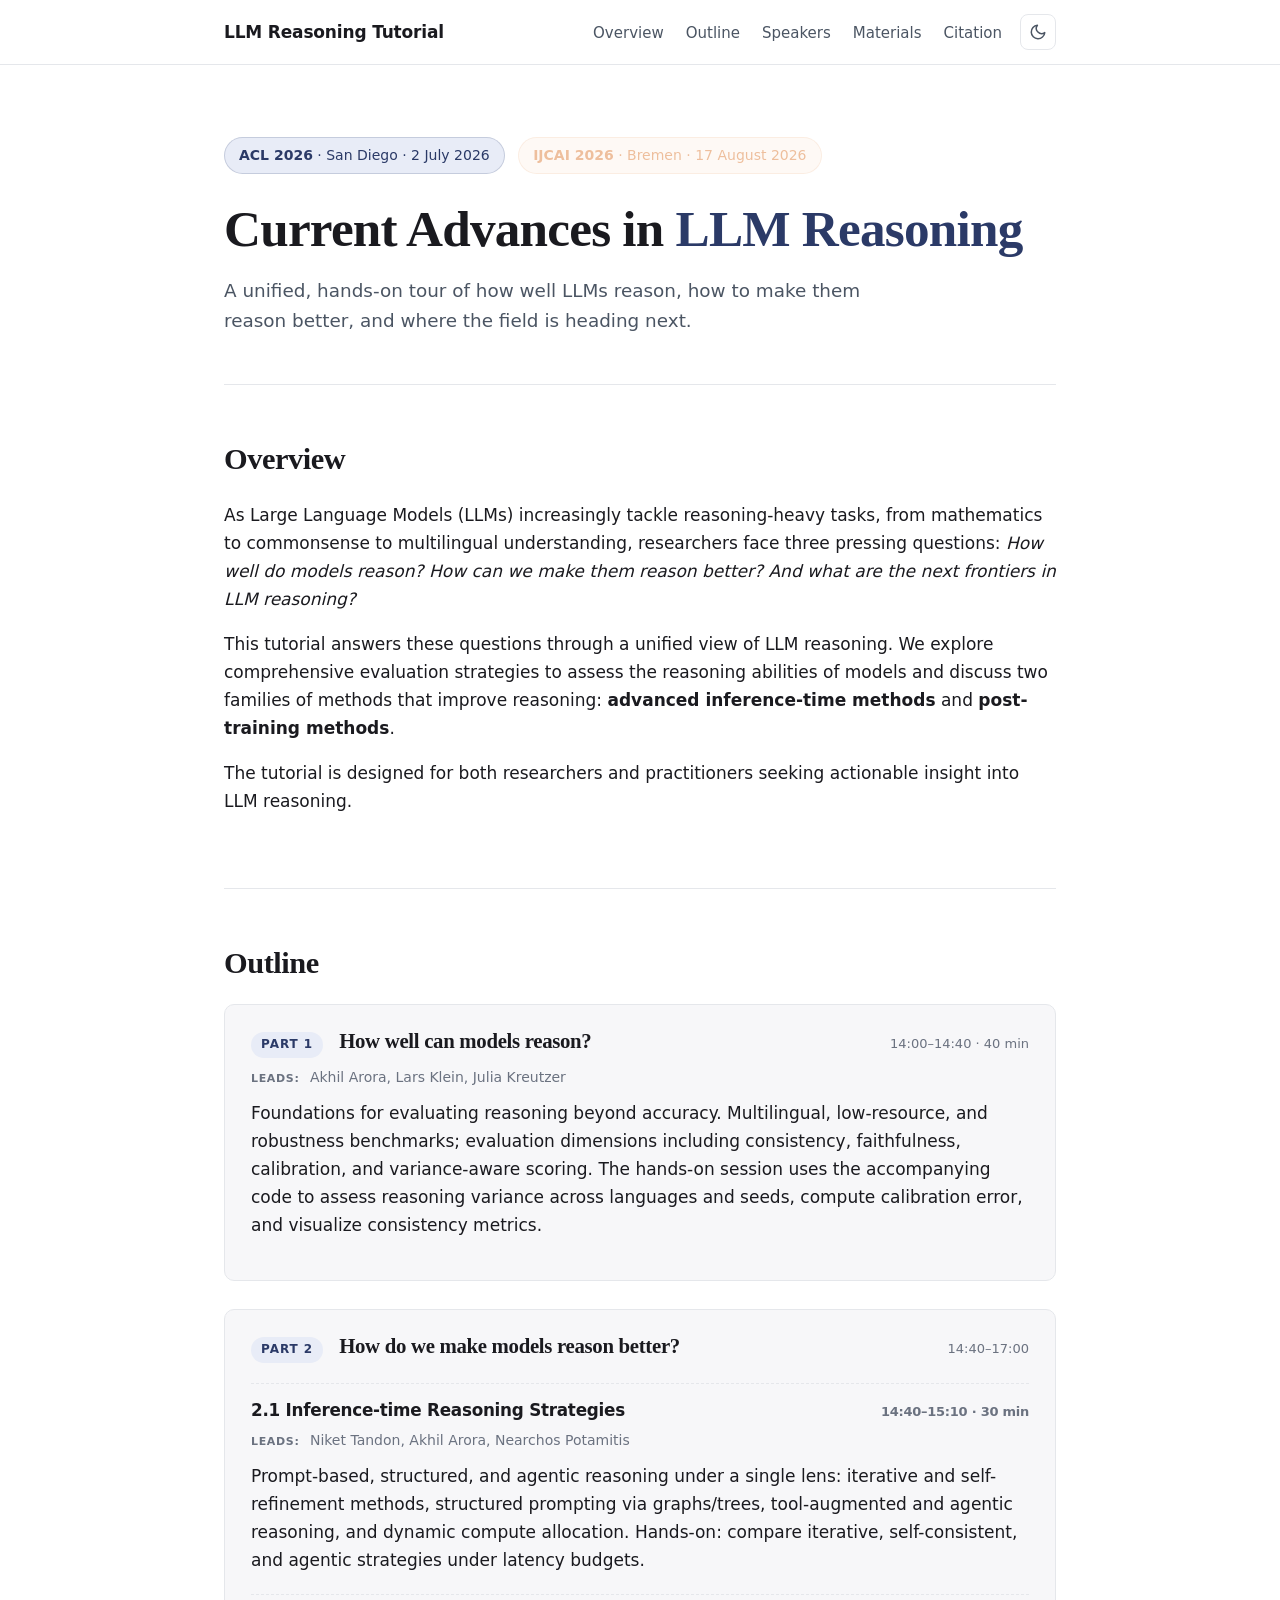
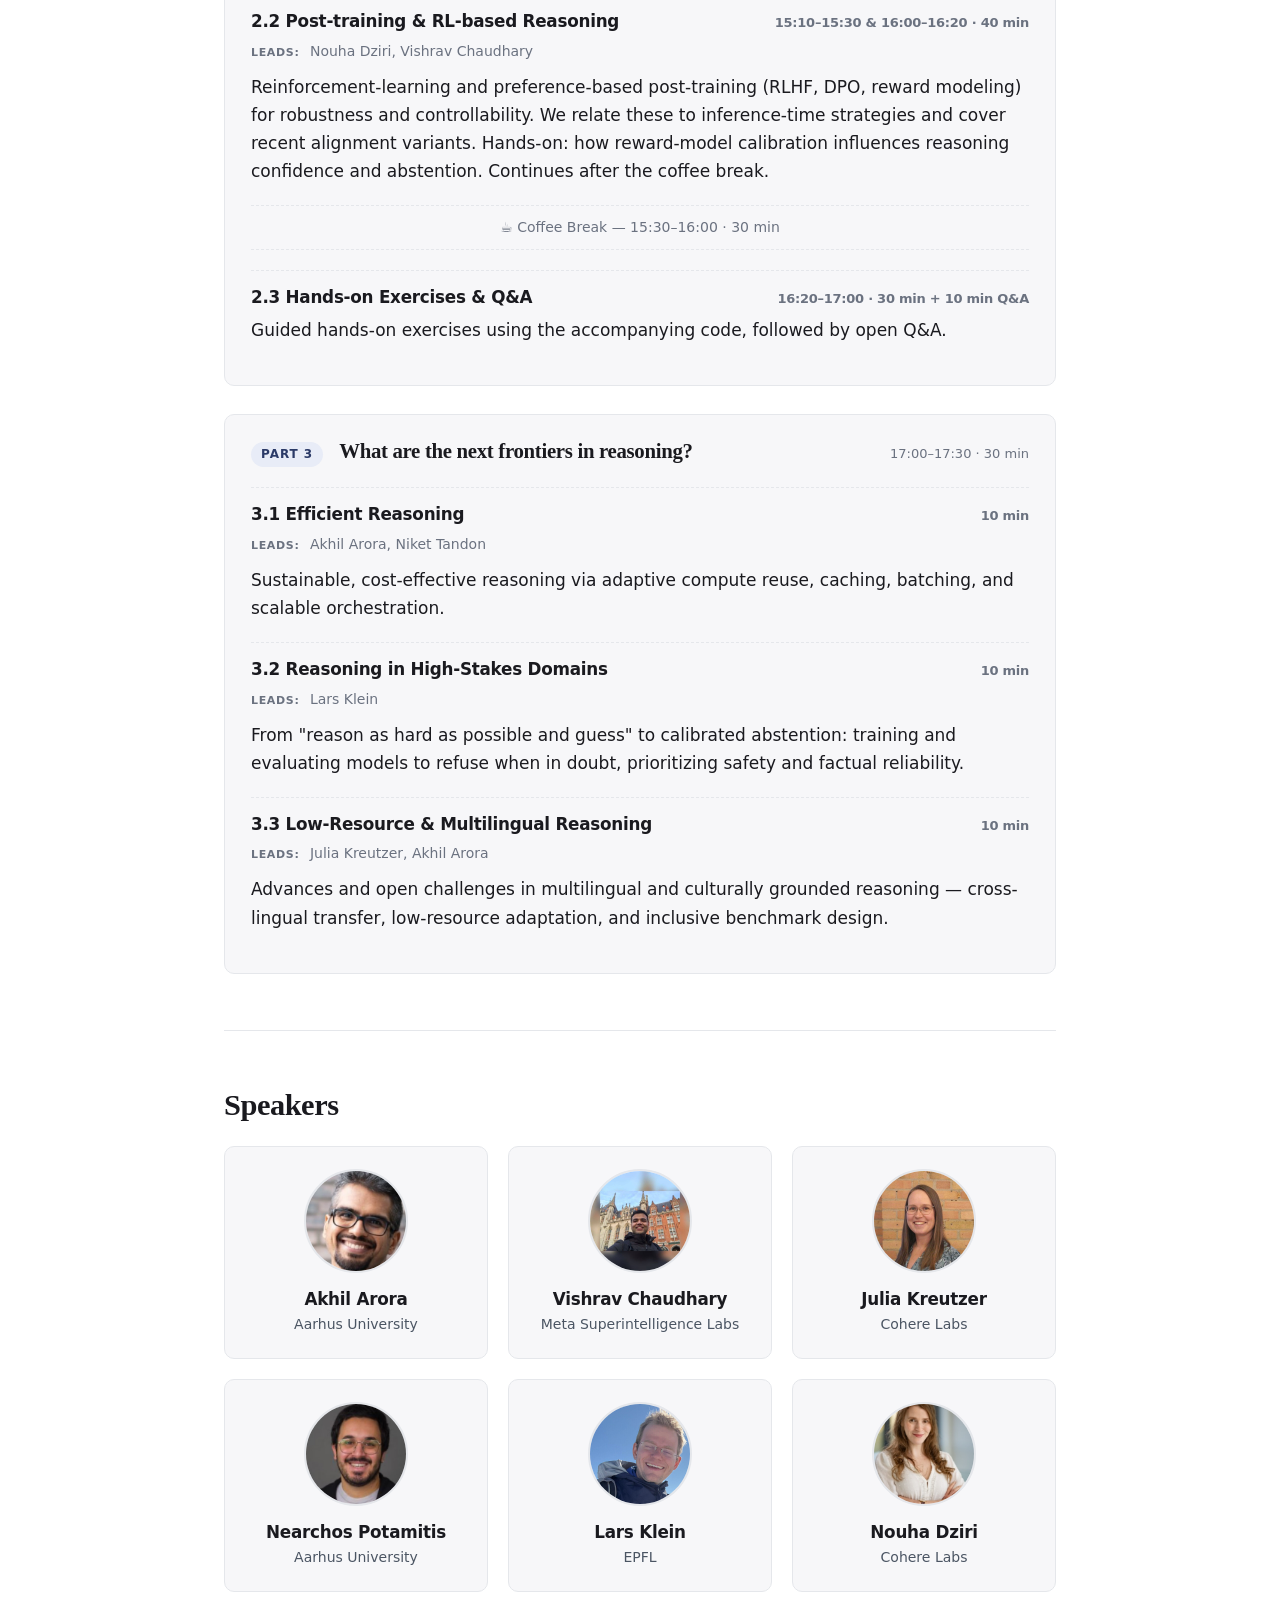
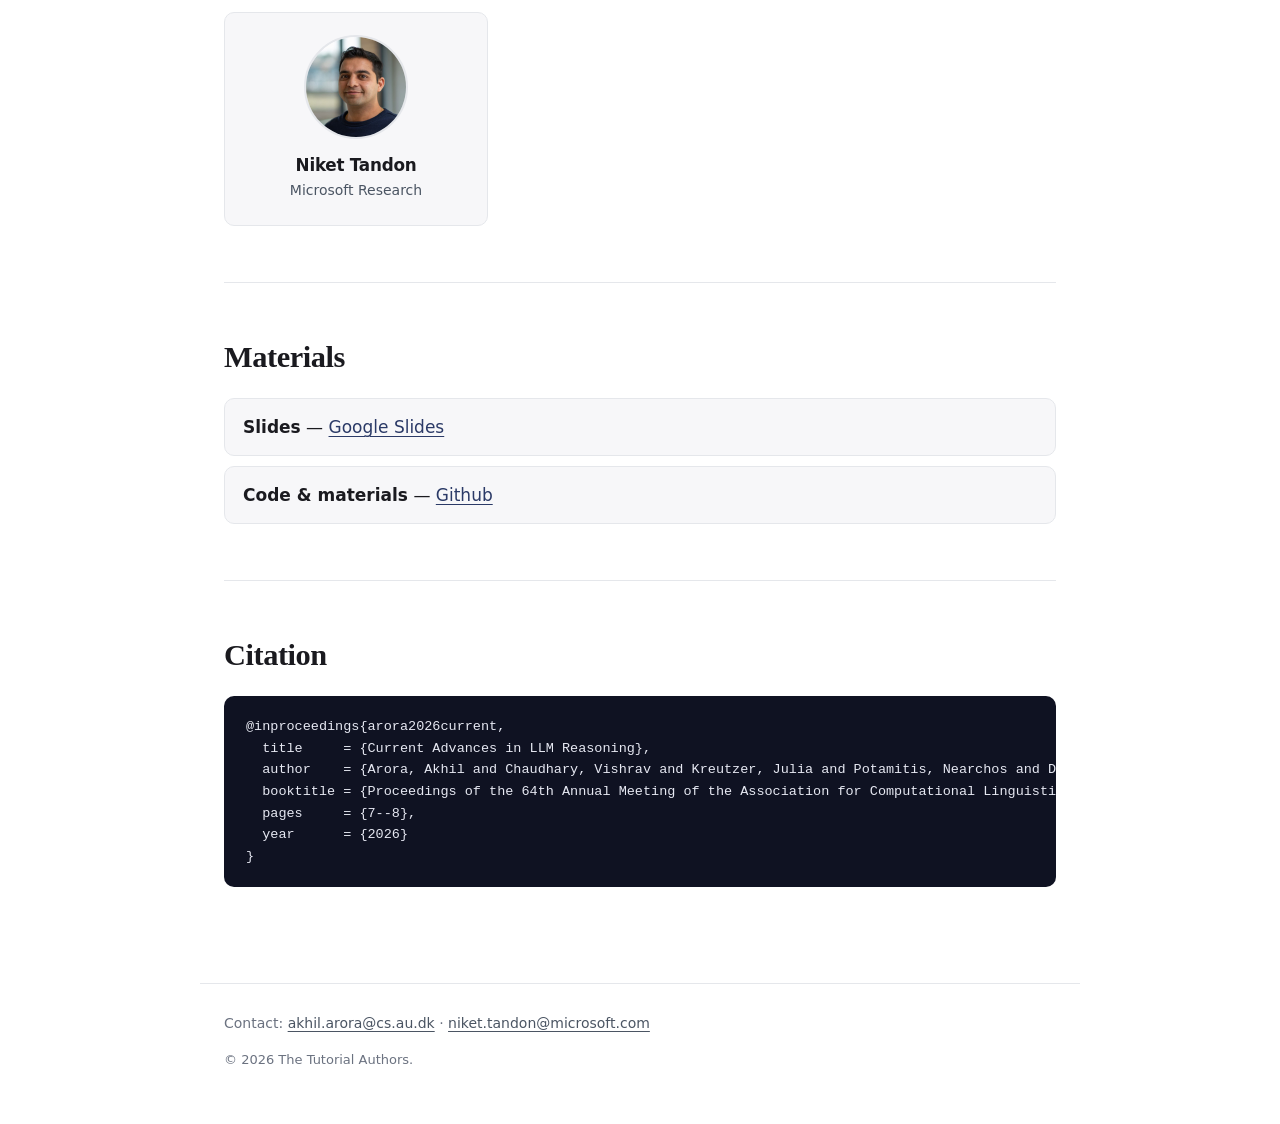
==== commit 6fe97fe9: "Add files via upload" ====
--- a/index.html
+++ b/index.html
@@ -245,7 +245,7 @@
     <section id="materials" class="section">
       <h2>Materials</h2>
       <ul class="materials">
-        <li><strong>Slides</strong> — <em>Coming soon</em></li>
+        <li><strong>Slides</strong> — <a href="https://docs.google.com/presentation/d/1GoSHhf6BwHwXA6vF_zhSxgsl8ty-8Zav9dGbP6qZsMg/edit?usp=sharing">Google Slides</a></li>
         <li><strong>Code &amp; materials</strong> — <a href="https://github.com/au-clan/llmreasoning_materials">Github</a></li>
       </ul>
     </section>
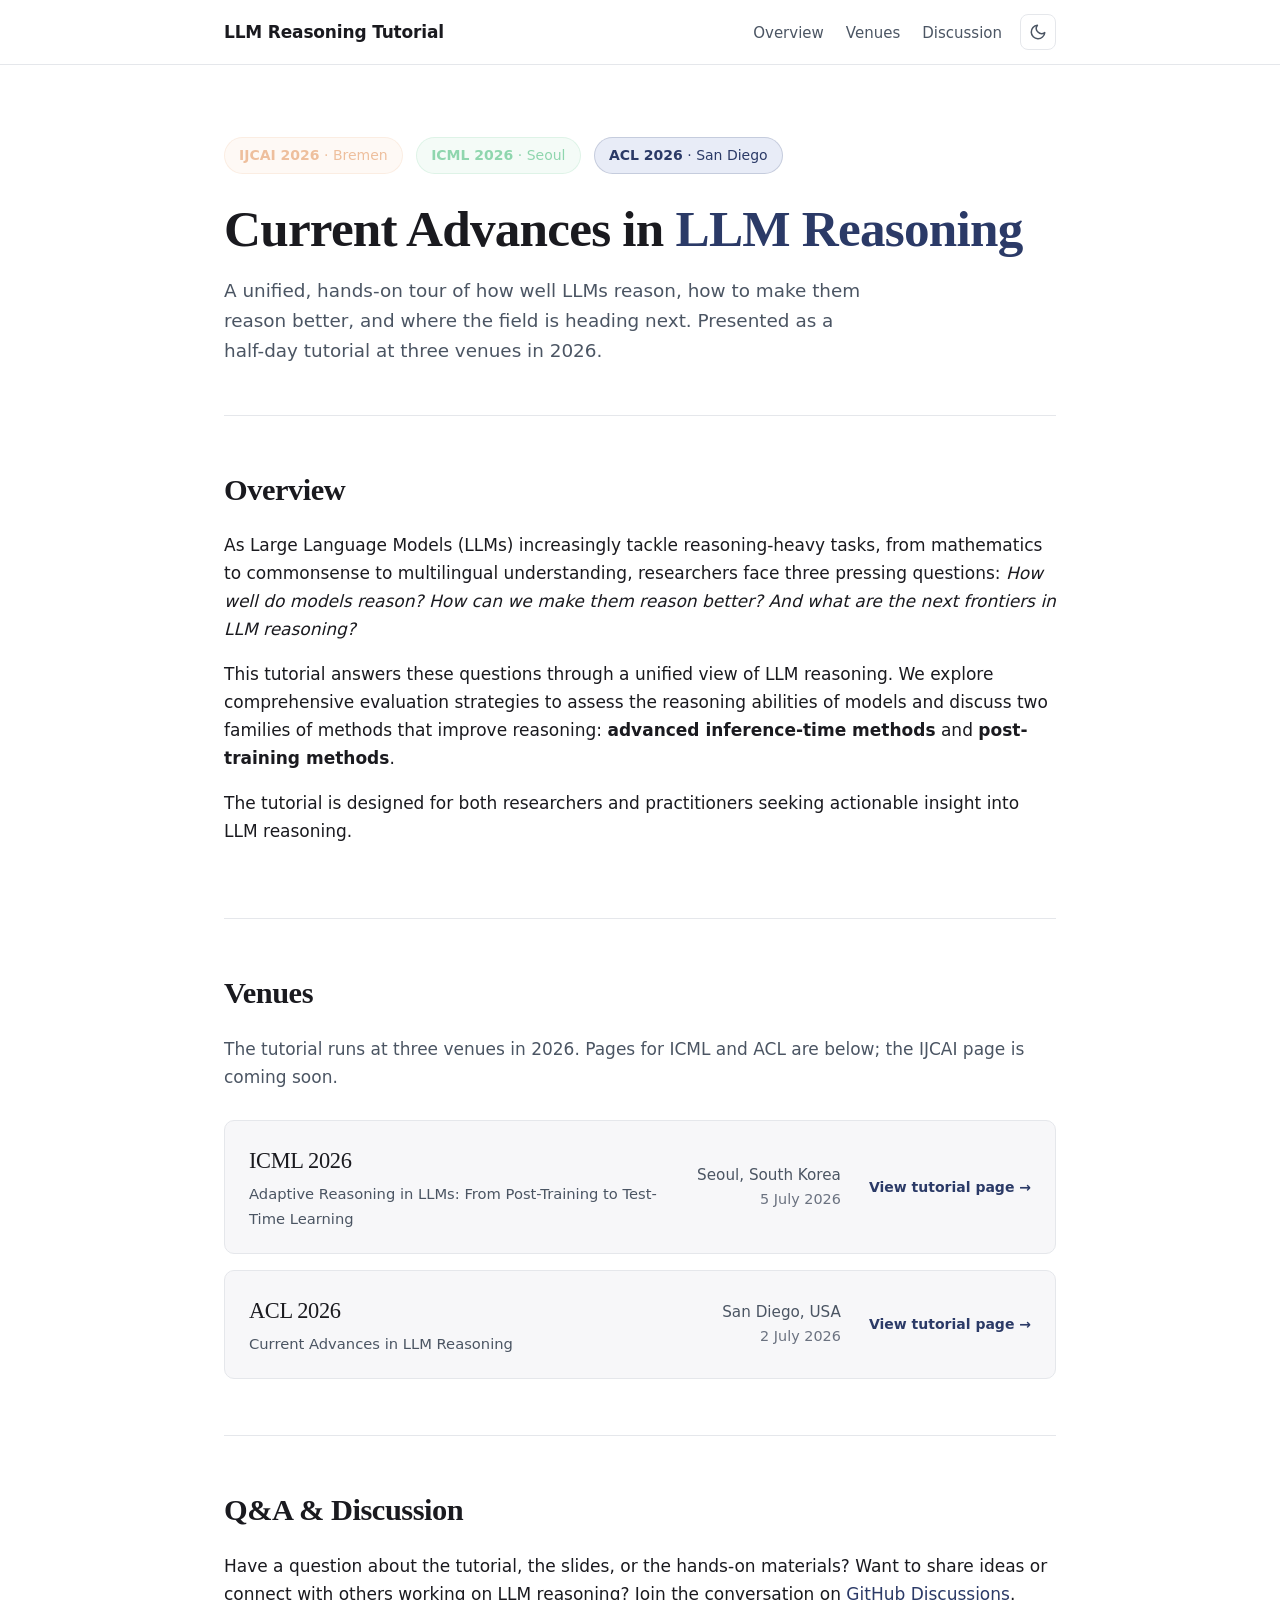
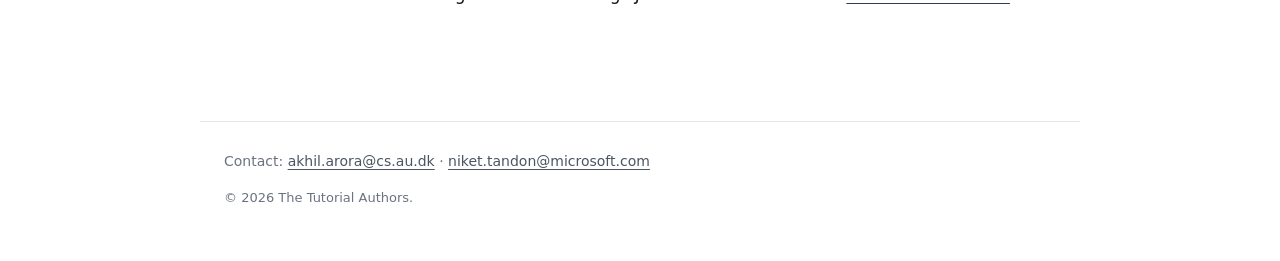
==== commit 7ce9f7c8: "Add files via upload" ====
--- a/index.html
+++ b/index.html
@@ -3,25 +3,25 @@
 <head>
   <meta charset="UTF-8" />
   <meta name="viewport" content="width=device-width, initial-scale=1.0" />
-  <title>Current Advances in LLM Reasoning — ACL 2026 Tutorial</title>
-  <meta name="description" content="Half-day tutorial at ACL 2026 (San Diego) on evaluating, improving, and extending reasoning in large language models." />
+  <title>Current Advances in LLM Reasoning — Tutorial</title>
+  <meta name="description" content="A half-day tutorial on evaluating, improving, and extending reasoning in large language models. Presented at IJCAI 2026, ICML 2026 and ACL 2026." />
 
   <!-- Favicon -->
-  <link rel="icon" type="image/png" href="assets/favicon.png" />
-  <link rel="apple-touch-icon" href="assets/favicon.png" />
+  <link rel="icon" type="image/png" href="/assets/favicon.png" />
+  <link rel="apple-touch-icon" href="/assets/favicon.png" />
 
   <!-- Open Graph / Twitter -->
-  <meta property="og:title" content="Current Advances in LLM Reasoning — ACL 2026 Tutorial" />
-  <meta property="og:description" content="A unified, hands-on tour of evaluation, inference-time strategies, post-training, and frontiers in LLM reasoning." />
+  <meta property="og:title" content="Current Advances in LLM Reasoning — Tutorial" />
+  <meta property="og:description" content="A unified, hands-on tour of evaluation, inference-time strategies, post-training, and frontiers in LLM reasoning. At IJCAI 2026, ICML 2026 and ACL 2026." />
   <meta property="og:type" content="website" />
-  <meta property="og:image" content="assets/logo.png" />
+  <meta property="og:image" content="/assets/logo.png" />
   <meta property="og:image:width" content="1254" />
   <meta property="og:image:height" content="1254" />
   <meta property="og:image:alt" content="Current Advances in LLM Reasoning — tutorial logo" />
   <meta name="twitter:card" content="summary_large_image" />
-  <meta name="twitter:image" content="assets/logo.png" />
+  <meta name="twitter:image" content="/assets/logo.png" />
 
-  <link rel="stylesheet" href="style.css" />
+  <link rel="stylesheet" href="/style.css" />
   <script>
     // Apply stored theme before first paint to prevent flash.
     (function () {
@@ -43,10 +43,8 @@
       <div class="nav-right">
         <ul id="nav-menu" class="nav-links">
           <li><a href="#overview">Overview</a></li>
-          <li><a href="#outline">Outline</a></li>
-          <li><a href="#speakers">Speakers</a></li>
-          <li><a href="#materials">Materials</a></li>
-          <li><a href="#citation">Citation</a></li>
+          <li><a href="#venues">Venues</a></li>
+          <li><a href="#discussion">Discussion</a></li>
         </ul>
         <button class="theme-toggle" id="theme-toggle" type="button" aria-label="Toggle color theme" title="Toggle theme">
           <svg class="icon icon-sun" viewBox="0 0 24 24" width="18" height="18" fill="none" stroke="currentColor" stroke-width="2" stroke-linecap="round" stroke-linejoin="round" aria-hidden="true">
@@ -66,10 +64,11 @@
 
   <main id="main">
     <section class="hero" id="top">
-      <p class="venue-badge"><strong>ACL 2026</strong> · San Diego · 2 July 2026</p>
-      <p class="venue-badge venue-badge--alt"><strong>IJCAI 2026</strong> · Bremen · 17 August 2026</p>
+      <p class="venue-badge venue-badge--alt"><strong>IJCAI 2026</strong> · Bremen</p>
+      <p class="venue-badge venue-badge--green"><strong>ICML 2026</strong> · Seoul</p>
+      <p class="venue-badge"><strong>ACL 2026</strong> · San Diego</p>
       <h1>Current Advances in <span class="accent">LLM Reasoning</span></h1>
-      <p class="tagline">A unified, hands-on tour of how well LLMs reason, how to make them reason better, and where the field is heading next.</p>
+      <p class="tagline">A unified, hands-on tour of how well LLMs reason, how to make them reason better, and where the field is heading next. Presented as a half-day tutorial at three venues in 2026.</p>
     </section>
 
     <section id="overview" class="section">
@@ -91,175 +90,51 @@
       </p>
     </section>
 
-    <section id="outline" class="section">
-      <h2>Outline</h2>
-      <!-- <p class="section-intro">
-        Three hours, split into two 90-minute blocks with a 30-minute coffee break. Each part
-        combines concise lectures, illustrative demos, and short hands-on exercises.
-      </p> -->
-
-      <ol class="outline">
-        <li class="outline-part">
-          <div class="outline-head">
-            <span class="outline-num">Part 1</span>
-            <h3>How well can models reason?</h3>
-            <span class="outline-meta">14:00–14:40 · 40 min</span>
-          </div>
-          <p class="outline-leads"><span class="label">Leads:</span> Akhil Arora, Lars Klein, Julia Kreutzer</p>
-          <p>
-            Foundations for evaluating reasoning beyond accuracy. Multilingual, low-resource, and
-            robustness benchmarks; evaluation dimensions including consistency, faithfulness,
-            calibration, and variance-aware scoring. The hands-on session uses the accompanying code to
-            assess reasoning variance across languages and seeds, compute calibration error, and
-            visualize consistency metrics.
-          </p>
+    <section id="venues" class="section">
+      <h2>Venues</h2>
+      <p class="section-intro">
+        The tutorial runs at three venues in 2026. Pages for ICML and ACL are below; the IJCAI
+        page is coming soon.
+      </p>
+      <ul class="venues">
+        <li>
+          <a class="venue-card" href="/icml2026/">
+            <div class="venue-main">
+              <p class="venue-name">ICML 2026</p>
+              <p class="venue-title">Adaptive Reasoning in LLMs: From Post-Training to Test-Time Learning</p>
+            </div>
+            <div class="venue-meta">
+              <p class="venue-where">Seoul, South Korea</p>
+              <p class="venue-when">5 July 2026</p>
+            </div>
+            <span class="venue-cta">View tutorial page →</span>
+          </a>
         </li>
-
-        <li class="outline-part">
-          <div class="outline-head">
-            <span class="outline-num">Part 2</span>
-            <h3>How do we make models reason better?</h3>
-            <span class="outline-meta">14:40–17:00</span>
-          </div>
-
-          <div class="outline-sub">
-            <h4>2.1 Inference-time Reasoning Strategies <span class="outline-meta">14:40–15:10 · 30 min</span></h4>
-            <p class="outline-leads"><span class="label">Leads:</span> Niket Tandon, Akhil Arora, Nearchos Potamitis</p>
-            <p>
-              Prompt-based, structured, and agentic reasoning under a single lens: iterative and
-              self-refinement methods, structured prompting via graphs/trees, tool-augmented and
-              agentic reasoning, and dynamic compute allocation. Hands-on: compare iterative,
-              self-consistent, and agentic strategies under latency budgets.
-            </p>
-          </div>
-
-          <div class="outline-sub">
-            <h4>2.2 Post-training &amp; RL-based Reasoning <span class="outline-meta">15:10–15:30 &amp; 16:00–16:20 · 40 min</span></h4>
-            <p class="outline-leads"><span class="label">Leads:</span> Nouha Dziri, Vishrav Chaudhary</p>
-            <p>
-              Reinforcement-learning and preference-based post-training (RLHF, DPO, reward modeling)
-              for robustness and controllability. We relate these to inference-time strategies and
-              cover recent alignment variants. Hands-on: how reward-model calibration influences
-              reasoning confidence and abstention. Continues after the coffee break.
-            </p>
-          </div>
-
-          <div class="outline-break">☕ Coffee Break — 15:30–16:00 · 30 min</div>
-
-          <div class="outline-sub">
-            <h4>2.3 Hands-on Exercises &amp; Q&amp;A <span class="outline-meta">16:20–17:00 · 30 min + 10 min Q&amp;A</span></h4>
-            <p>
-              Guided hands-on exercises using the accompanying code, followed by open Q&amp;A.
-            </p>
-          </div>
-        </li>
-
-        <li class="outline-part">
-          <div class="outline-head">
-            <span class="outline-num">Part 3</span>
-            <h3>What are the next frontiers in reasoning?</h3>
-            <span class="outline-meta">17:00–17:30 · 30 min</span>
-          </div>
-
-          <div class="outline-sub">
-            <h4>3.1 Efficient Reasoning <span class="outline-meta">10 min</span></h4>
-            <p class="outline-leads"><span class="label">Leads:</span> Akhil Arora, Niket Tandon</p>
-            <p>Sustainable, cost-effective reasoning via adaptive compute reuse, caching, batching, and scalable orchestration.</p>
-          </div>
-
-          <div class="outline-sub">
-            <h4>3.2 Reasoning in High-Stakes Domains <span class="outline-meta">10 min</span></h4>
-            <p class="outline-leads"><span class="label">Leads:</span> Lars Klein</p>
-            <p>From "reason as hard as possible and guess" to calibrated abstention: training and evaluating models to refuse when in doubt, prioritizing safety and factual reliability.</p>
-          </div>
-
-          <div class="outline-sub">
-            <h4>3.3 Low-Resource &amp; Multilingual Reasoning <span class="outline-meta">10 min</span></h4>
-            <p class="outline-leads"><span class="label">Leads:</span> Julia Kreutzer, Akhil Arora</p>
-            <p>Advances and open challenges in multilingual and culturally grounded reasoning — cross-lingual transfer, low-resource adaptation, and inclusive benchmark design.</p>
-          </div>
-        </li>
-      </ol>
-    </section>
-
-    <section id="speakers" class="section">
-      <h2>Speakers</h2>
-      <!-- <p class="section-intro">
-        The presenter team spans academia and industry, junior and senior researchers, and multiple
-        institutions and countries.
-      </p> -->
-
-      <ul class="speakers">
-        <li class="speaker">
-          <img class="speaker-photo" src="photos/akhil.jpg" alt="Akhil Arora" width="104" height="104" loading="lazy" />
-          <div class="speaker-body">
-            <h3>Akhil Arora</h3>
-            <p class="affil">Aarhus University</p>
-          </div>
-        </li>
-        <li class="speaker">
-          <img class="speaker-photo" src="photos/vishrav.jpeg" alt="Vishrav Chaudhary" width="104" height="104" loading="lazy" />
-          <div class="speaker-body">
-            <h3>Vishrav Chaudhary</h3>
-            <p class="affil">Meta Superintelligence Labs</p>
-          </div>
-        </li>
-        <li class="speaker">
-          <img class="speaker-photo" src="photos/julia.jpeg" alt="Julia Kreutzer" width="104" height="104" loading="lazy" />
-          <div class="speaker-body">
-            <h3>Julia Kreutzer</h3>
-            <p class="affil">Cohere Labs</p>
-          </div>
-        </li>
-        <li class="speaker">
-          <img class="speaker-photo" src="photos/nearchos.jpg" alt="Nearchos Potamitis" width="104" height="104" loading="lazy" />
-          <div class="speaker-body">
-            <h3>Nearchos Potamitis</h3>
-            <p class="affil">Aarhus University</p>
-          </div>
-        </li>
-        <li class="speaker">
-          <img class="speaker-photo" src="photos/lars.jpeg" alt="Lars Klein" width="104" height="104" loading="lazy" />
-          <div class="speaker-body">
-            <h3>Lars Klein</h3>
-            <p class="affil">EPFL</p>
-          </div>
-        </li>
-        <li class="speaker">
-          <img class="speaker-photo" src="photos/nouha.jpg" alt="Nouha Dziri" width="104" height="104" loading="lazy" />
-          <div class="speaker-body">
-            <h3>Nouha Dziri</h3>
-            <p class="affil">Cohere Labs</p>
-          </div>
-        </li>
-        <li class="speaker">
-          <img class="speaker-photo" src="photos/niket.jpg" alt="Niket Tandon" width="104" height="104" loading="lazy" />
-          <div class="speaker-body">
-            <h3>Niket Tandon</h3>
-            <p class="affil">Microsoft Research</p>
-          </div>
+        <li>
+          <a class="venue-card" href="/acl2026/">
+            <div class="venue-main">
+              <p class="venue-name">ACL 2026</p>
+              <p class="venue-title">Current Advances in LLM Reasoning</p>
+            </div>
+            <div class="venue-meta">
+              <p class="venue-where">San Diego, USA</p>
+              <p class="venue-when">2 July 2026</p>
+            </div>
+            <span class="venue-cta">View tutorial page →</span>
+          </a>
         </li>
       </ul>
     </section>
 
-    <section id="materials" class="section">
-      <h2>Materials</h2>
-      <ul class="materials">
-        <li><strong>Slides</strong> — <a href="https://docs.google.com/presentation/d/1GoSHhf6BwHwXA6vF_zhSxgsl8ty-8Zav9dGbP6qZsMg/edit?usp=sharing">Google Slides</a></li>
-        <li><strong>Code &amp; materials</strong> — <a href="https://github.com/au-clan/llmreasoning_materials">Github</a></li>
-      </ul>
+    <section id="discussion" class="section">
+      <h2>Q&amp;A &amp; Discussion</h2>
+      <p>
+        Have a question about the tutorial, the slides, or the hands-on materials? Want to share
+        ideas or connect with others working on LLM reasoning? Join the conversation on
+        <a href="https://github.com/llmreasoning/llmreasoning.github.io/discussions">GitHub Discussions</a>.
+      </p>
     </section>
 
-    <section id="citation" class="section">
-      <h2>Citation</h2>
-      <pre class="bibtex"><code>@inproceedings{arora2026current,
-  title     = {Current Advances in LLM Reasoning},
-  author    = {Arora, Akhil and Chaudhary, Vishrav and Kreutzer, Julia and Potamitis, Nearchos and Dziri, Nouha and Tandon, Niket},
-  booktitle = {Proceedings of the 64th Annual Meeting of the Association for Computational Linguistics (Volume 5: Tutorial Abstracts)},
-  pages     = {7--8},
-  year      = {2026}
-}</code></pre>
-    </section>
   </main>
 
   <footer class="site-footer">
--- a/style.css
+++ b/style.css
@@ -254,6 +254,21 @@
 :root:not([data-theme="light"]) .venue-badge--alt {
   --alt-accent: #eebf9d;
 }
+.venue-badge--green {
+  --alt-accent: #2f6b4f;
+  background: color-mix(in srgb, var(--alt-accent) 10%, transparent);
+  color: var(--alt-accent);
+  border-color: color-mix(in srgb, var(--alt-accent) 22%, transparent);
+}
+:root[data-theme="dark"] .venue-badge--green,
+:root:not([data-theme="light"]) .venue-badge--green {
+  --alt-accent: #8fd6ae;
+}
+.venue-badge--muted {
+  background: var(--bg-soft);
+  color: var(--ink-muted);
+  border-color: var(--border);
+}
 .hero h1 {
   font-size: clamp(2.1rem, 4.6vw, 3.2rem);
   margin: 0 0 16px;
@@ -425,5 +440,73 @@
 .site-footer a { color: var(--ink-soft); }
 .site-footer .fine { margin-top: 6px; color: var(--ink-muted); font-size: 13px; }
 
+/* --- Venue cards (landing hub) --- */
+.venues {
+  list-style: none;
+  padding: 0;
+  margin: 0;
+  display: flex;
+  flex-direction: column;
+  gap: 16px;
+}
+.venue-card {
+  display: flex;
+  flex-direction: row;
+  align-items: center;
+  flex-wrap: wrap;
+  gap: 12px 28px;
+  border: 1px solid var(--border);
+  border-radius: var(--radius);
+  padding: 22px 24px;
+  background: var(--bg-soft);
+  text-decoration: none;
+  color: var(--ink);
+  transition: transform 0.15s ease, box-shadow 0.15s ease, border-color 0.15s ease;
+}
+.venue-card:hover {
+  transform: translateY(-2px);
+  box-shadow: var(--shadow-sm);
+  border-color: color-mix(in srgb, var(--accent) 40%, var(--border));
+}
+.venue-main { flex: 1 1 260px; }
+.venue-card .venue-name {
+  font-family: var(--font-serif);
+  font-size: 1.4rem;
+  letter-spacing: -0.015em;
+  margin: 0 0 2px;
+}
+.venue-card .venue-title {
+  font-size: 0.92rem;
+  color: var(--ink-soft);
+  margin: 0;
+}
+.venue-meta { text-align: right; flex: 0 0 auto; }
+.venue-card .venue-where { color: var(--ink-soft); font-size: 0.95rem; margin: 0; }
+.venue-card .venue-when {
+  color: var(--ink-muted);
+  font-size: 0.9rem;
+  margin: 0;
+  font-variant-numeric: tabular-nums;
+}
+.venue-card .venue-cta {
+  flex: 0 0 auto;
+  font-size: 14px;
+  font-weight: 600;
+  color: var(--accent);
+  white-space: nowrap;
+}
+
+@media (max-width: 560px) {
+  .venue-meta { text-align: left; }
+}
+
+/* --- Cross-venue note (conference pages) --- */
+.crosslink {
+  margin: 20px 0 0;
+  font-size: 14px;
+  color: var(--ink-muted);
+}
+.crosslink a { color: var(--ink-soft); }
+
 /* --- Selection --- */
 ::selection { background: var(--accent-soft); color: var(--accent); }
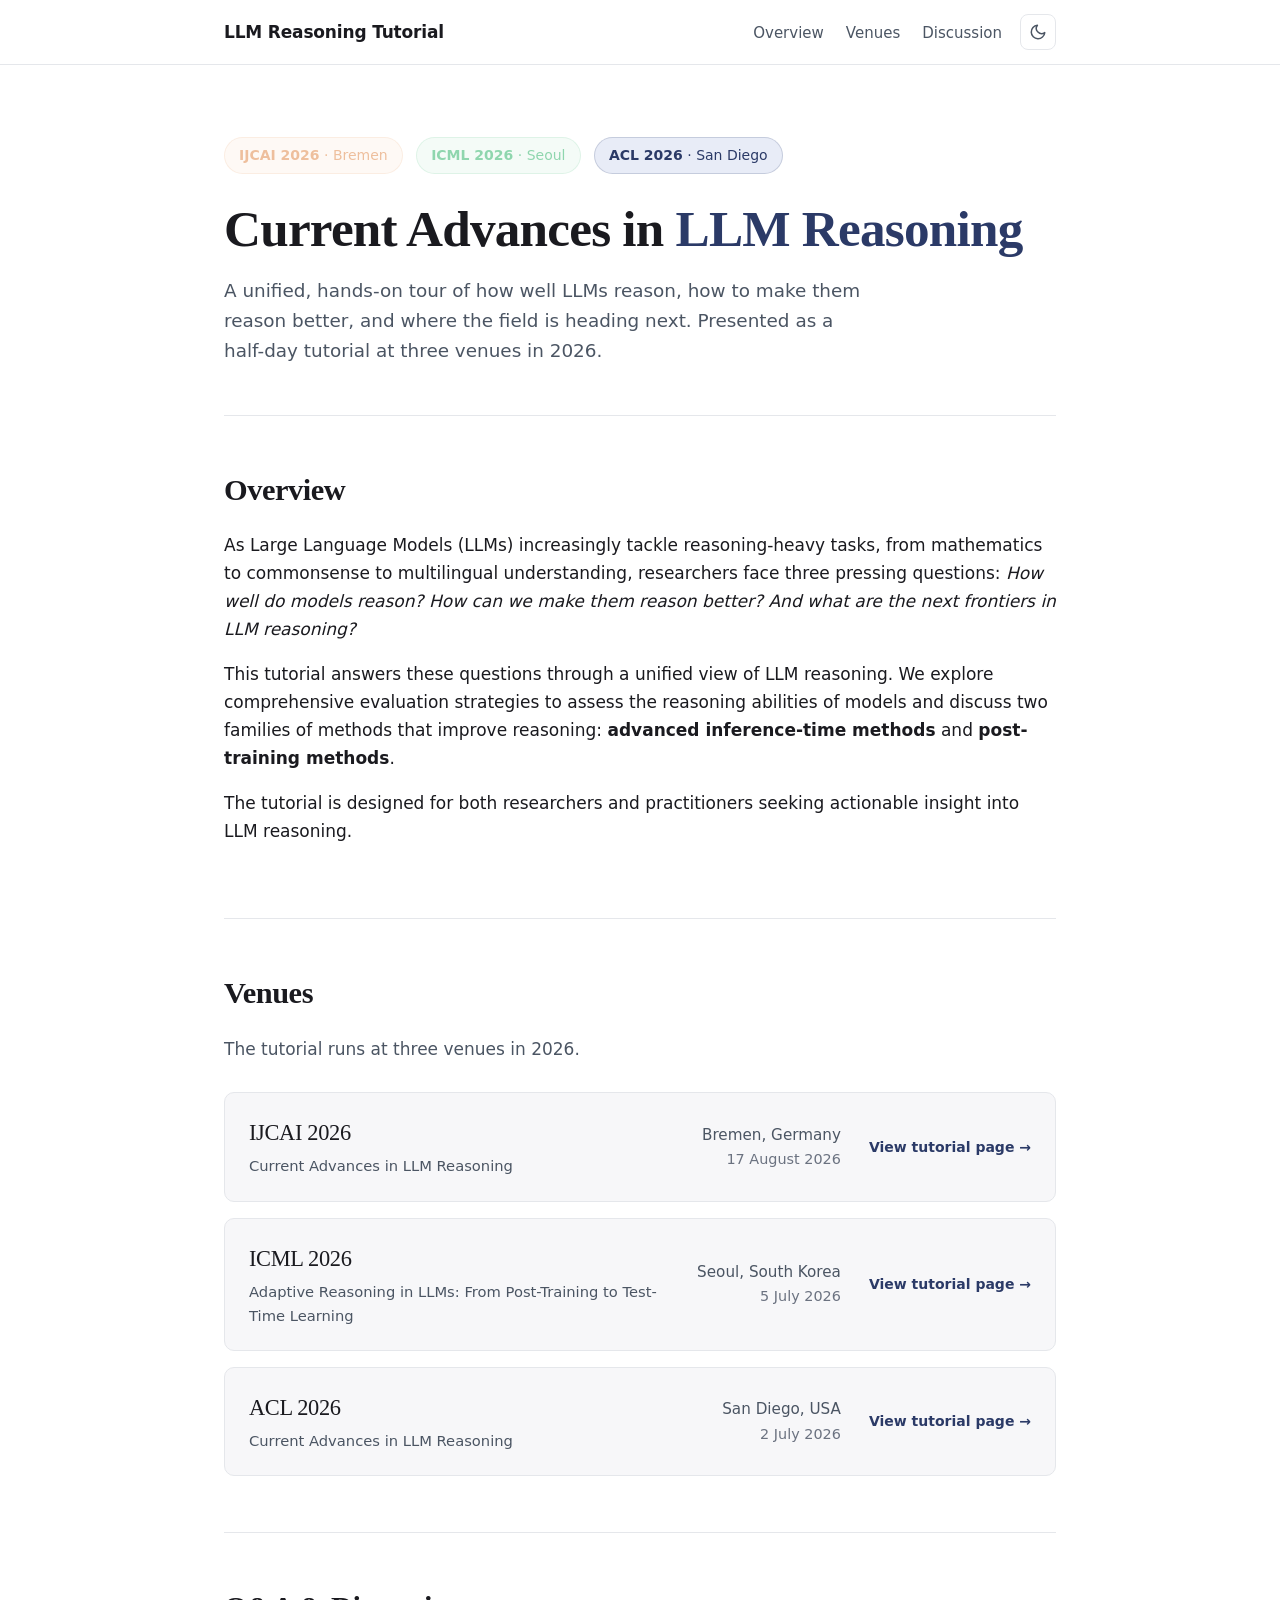
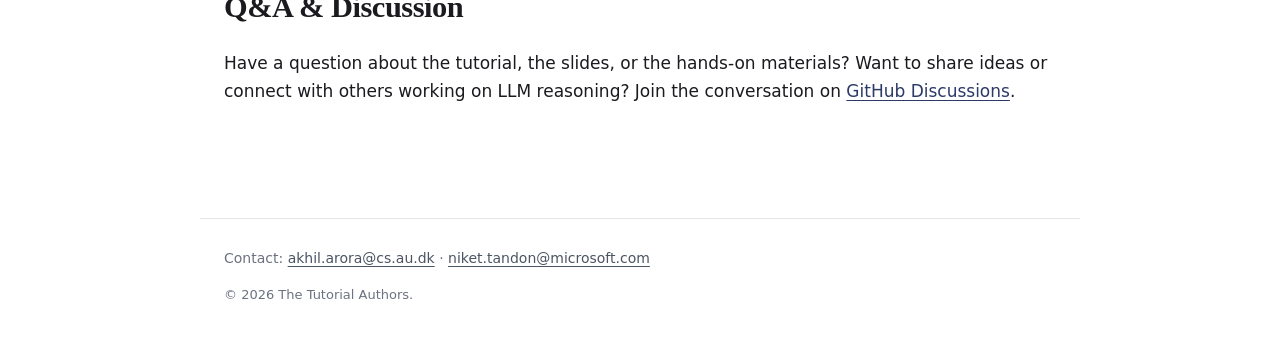
==== commit af71f344: "Add files via upload" ====
--- a/index.html
+++ b/index.html
@@ -93,10 +93,22 @@
     <section id="venues" class="section">
       <h2>Venues</h2>
       <p class="section-intro">
-        The tutorial runs at three venues in 2026. Pages for ICML and ACL are below; the IJCAI
-        page is coming soon.
+        The tutorial runs at three venues in 2026.
       </p>
       <ul class="venues">
+        <li>
+          <a class="venue-card" href="/ijcai2026/">
+            <div class="venue-main">
+              <p class="venue-name">IJCAI 2026</p>
+              <p class="venue-title">Current Advances in LLM Reasoning</p>
+            </div>
+            <div class="venue-meta">
+              <p class="venue-where">Bremen, Germany</p>
+              <p class="venue-when">17 August 2026</p>
+            </div>
+            <span class="venue-cta">View tutorial page →</span>
+          </a>
+        </li>
         <li>
           <a class="venue-card" href="/icml2026/">
             <div class="venue-main">
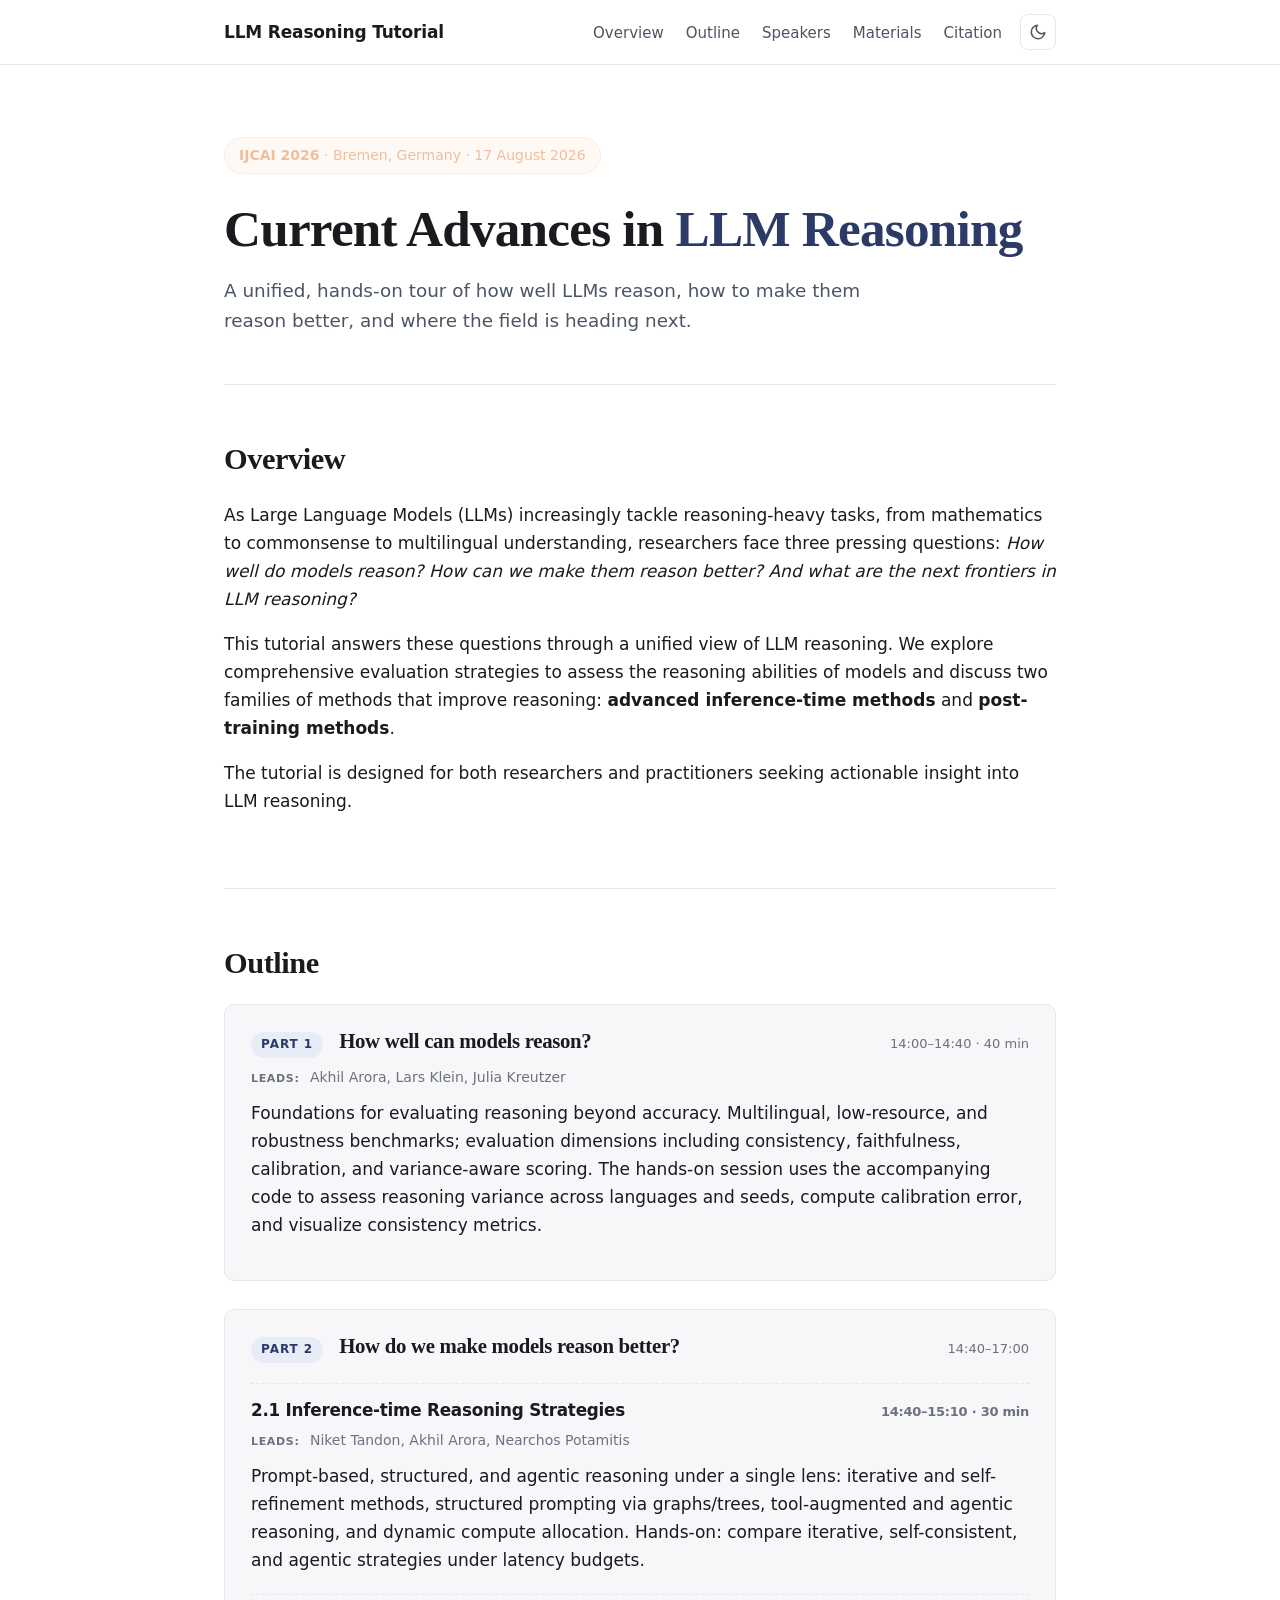
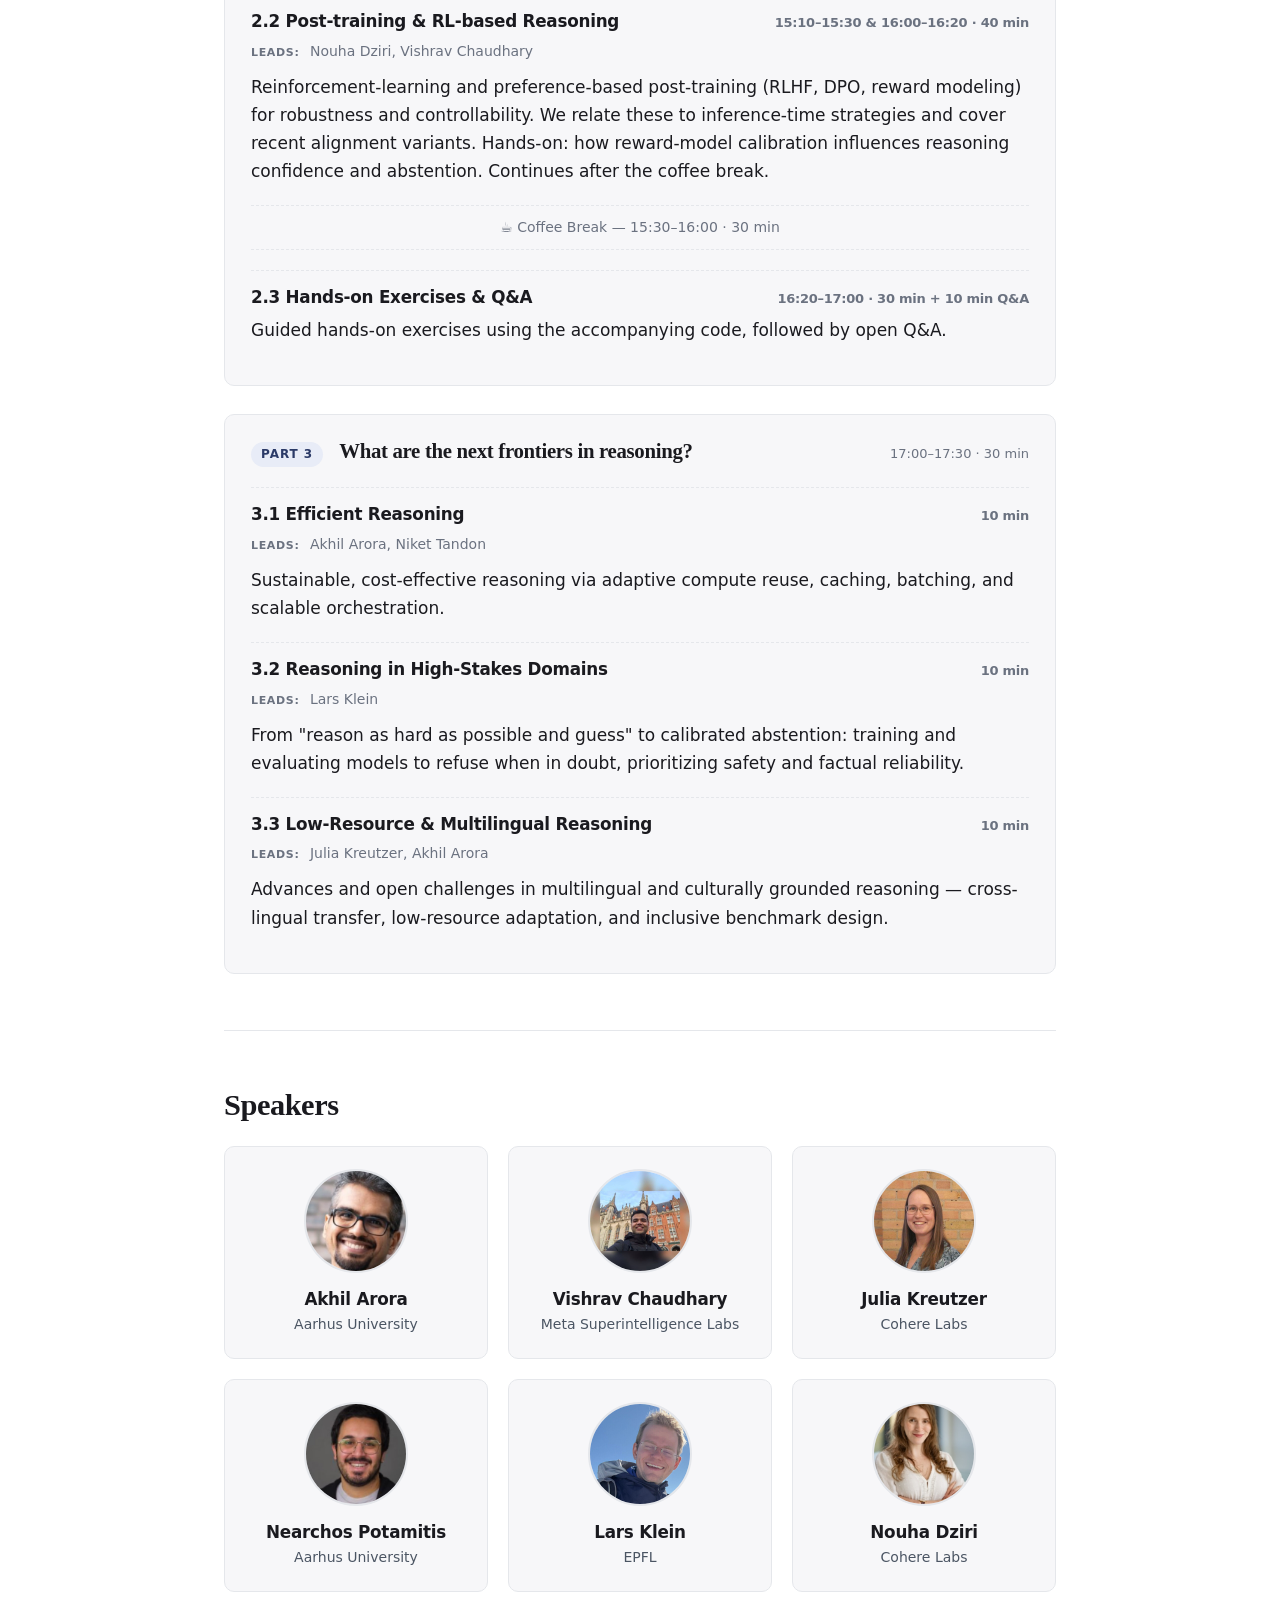
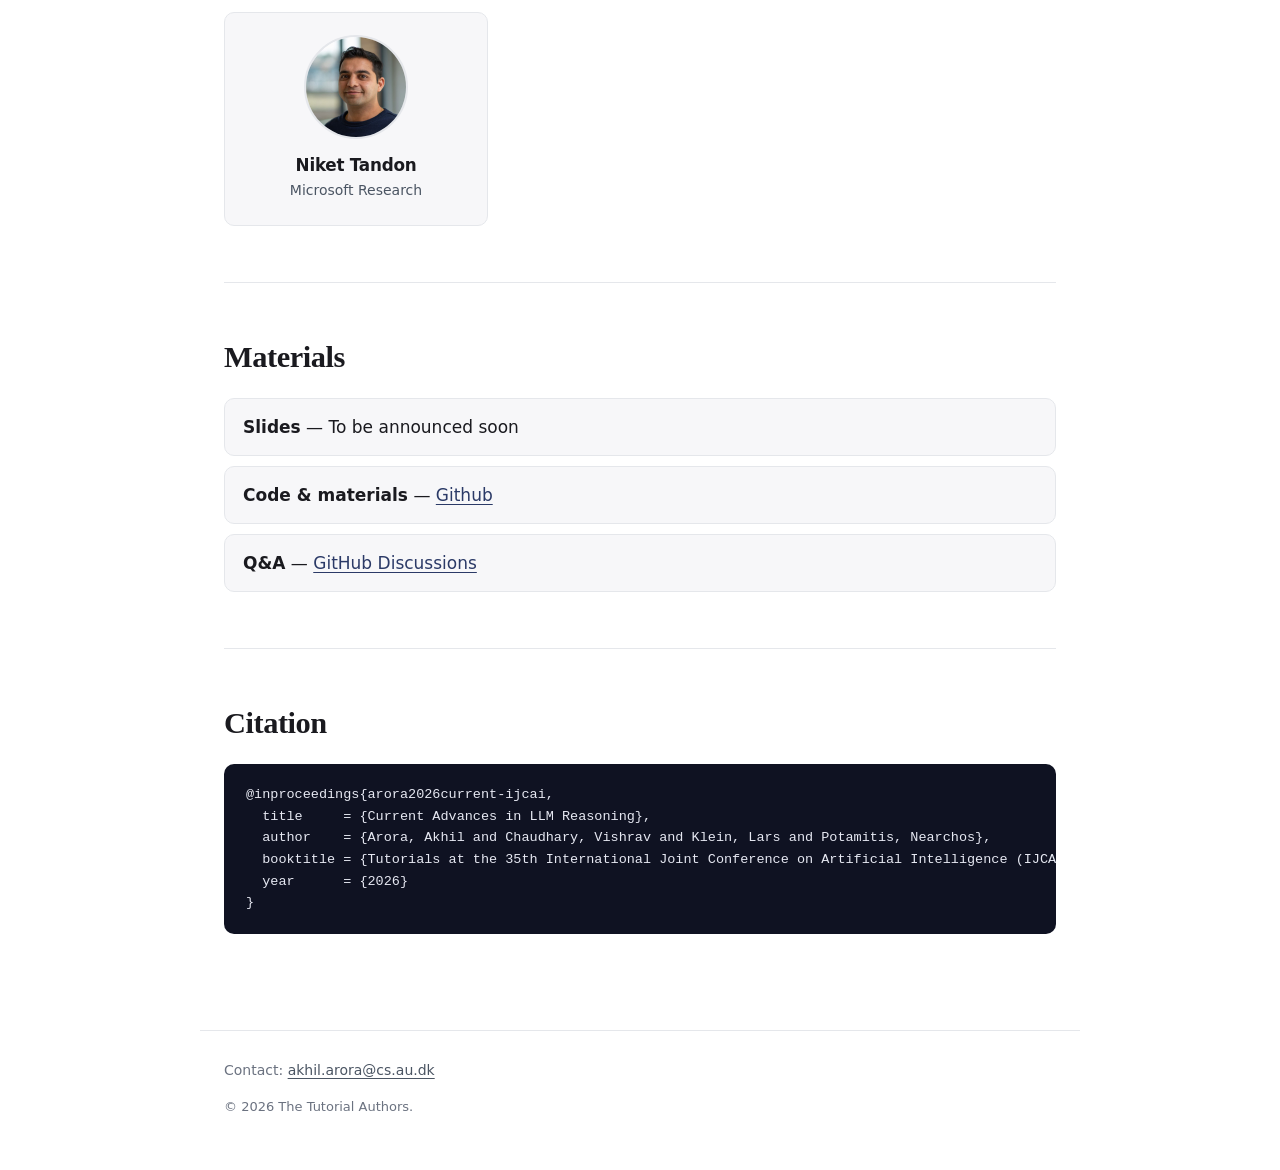
==== commit 0a32db12: "Add files via upload" ====
--- a/index.html
+++ b/index.html
@@ -1,190 +1,15 @@
 <!DOCTYPE html>
 <html lang="en">
 <head>
-  <meta charset="UTF-8" />
-  <meta name="viewport" content="width=device-width, initial-scale=1.0" />
-  <title>Current Advances in LLM Reasoning — Tutorial</title>
-  <meta name="description" content="A half-day tutorial on evaluating, improving, and extending reasoning in large language models. Presented at IJCAI 2026, ICML 2026 and ACL 2026." />
-
-  <!-- Favicon -->
-  <link rel="icon" type="image/png" href="/assets/favicon.png" />
-  <link rel="apple-touch-icon" href="/assets/favicon.png" />
-
-  <!-- Open Graph / Twitter -->
-  <meta property="og:title" content="Current Advances in LLM Reasoning — Tutorial" />
-  <meta property="og:description" content="A unified, hands-on tour of evaluation, inference-time strategies, post-training, and frontiers in LLM reasoning. At IJCAI 2026, ICML 2026 and ACL 2026." />
-  <meta property="og:type" content="website" />
-  <meta property="og:image" content="/assets/logo.png" />
-  <meta property="og:image:width" content="1254" />
-  <meta property="og:image:height" content="1254" />
-  <meta property="og:image:alt" content="Current Advances in LLM Reasoning — tutorial logo" />
-  <meta name="twitter:card" content="summary_large_image" />
-  <meta name="twitter:image" content="/assets/logo.png" />
-
-  <link rel="stylesheet" href="/style.css" />
-  <script>
-    // Apply stored theme before first paint to prevent flash.
-    (function () {
-      try {
-        var t = localStorage.getItem('theme');
-        if (t === 'dark' || t === 'light') {
-          document.documentElement.setAttribute('data-theme', t);
-        }
-      } catch (e) {}
-    })();
-  </script>
+  <meta charset="utf-8">
+  <meta name="viewport" content="width=device-width, initial-scale=1">
+  <title>Redirecting…</title>
+  <link rel="canonical" href="/ijcai2026/">
+  <meta name="robots" content="noindex">
+  <meta http-equiv="refresh" content="0; url=/ijcai2026/">
+  <script>window.location.replace("/ijcai2026/");</script>
 </head>
 <body>
-  <a class="skip-link" href="#main">Skip to main content</a>
-
-  <header class="site-header">
-    <nav class="nav" aria-label="Primary">
-      <a href="#top" class="nav-brand">LLM Reasoning Tutorial</a>
-      <div class="nav-right">
-        <ul id="nav-menu" class="nav-links">
-          <li><a href="#overview">Overview</a></li>
-          <li><a href="#venues">Venues</a></li>
-          <li><a href="#discussion">Discussion</a></li>
-        </ul>
-        <button class="theme-toggle" id="theme-toggle" type="button" aria-label="Toggle color theme" title="Toggle theme">
-          <svg class="icon icon-sun" viewBox="0 0 24 24" width="18" height="18" fill="none" stroke="currentColor" stroke-width="2" stroke-linecap="round" stroke-linejoin="round" aria-hidden="true">
-            <circle cx="12" cy="12" r="4"></circle>
-            <path d="M12 2v2M12 20v2M4.93 4.93l1.41 1.41M17.66 17.66l1.41 1.41M2 12h2M20 12h2M4.93 19.07l1.41-1.41M17.66 6.34l1.41-1.41"></path>
-          </svg>
-          <svg class="icon icon-moon" viewBox="0 0 24 24" width="18" height="18" fill="none" stroke="currentColor" stroke-width="2" stroke-linecap="round" stroke-linejoin="round" aria-hidden="true">
-            <path d="M21 12.79A9 9 0 1 1 11.21 3 7 7 0 0 0 21 12.79z"></path>
-          </svg>
-        </button>
-        <button class="nav-toggle" aria-expanded="false" aria-controls="nav-menu" aria-label="Toggle navigation">
-          <span></span><span></span><span></span>
-        </button>
-      </div>
-    </nav>
-  </header>
-
-  <main id="main">
-    <section class="hero" id="top">
-      <p class="venue-badge venue-badge--alt"><strong>IJCAI 2026</strong> · Bremen</p>
-      <p class="venue-badge venue-badge--green"><strong>ICML 2026</strong> · Seoul</p>
-      <p class="venue-badge"><strong>ACL 2026</strong> · San Diego</p>
-      <h1>Current Advances in <span class="accent">LLM Reasoning</span></h1>
-      <p class="tagline">A unified, hands-on tour of how well LLMs reason, how to make them reason better, and where the field is heading next. Presented as a half-day tutorial at three venues in 2026.</p>
-    </section>
-
-    <section id="overview" class="section">
-      <h2>Overview</h2>
-      <p>
-        As Large Language Models (LLMs) increasingly tackle reasoning-heavy tasks, from mathematics
-        to commonsense to multilingual understanding, researchers face three pressing questions:
-        <em>How well do models reason? How can we make them reason better? And what are the next
-        frontiers in LLM reasoning?</em>
-      </p>
-      <p>
-        This tutorial answers these questions through a unified view of LLM reasoning. We explore
-        comprehensive evaluation strategies to assess the reasoning abilities of models and discuss two families of methods that
-        improve reasoning: <strong>advanced inference-time methods</strong> and <strong>post-training methods</strong>.
-      </p>
-      <p>
-        The tutorial is designed for both researchers and practitioners seeking actionable insight
-        into LLM reasoning.
-      </p>
-    </section>
-
-    <section id="venues" class="section">
-      <h2>Venues</h2>
-      <p class="section-intro">
-        The tutorial runs at three venues in 2026.
-      </p>
-      <ul class="venues">
-        <li>
-          <a class="venue-card" href="/ijcai2026/">
-            <div class="venue-main">
-              <p class="venue-name">IJCAI 2026</p>
-              <p class="venue-title">Current Advances in LLM Reasoning</p>
-            </div>
-            <div class="venue-meta">
-              <p class="venue-where">Bremen, Germany</p>
-              <p class="venue-when">17 August 2026</p>
-            </div>
-            <span class="venue-cta">View tutorial page →</span>
-          </a>
-        </li>
-        <li>
-          <a class="venue-card" href="/icml2026/">
-            <div class="venue-main">
-              <p class="venue-name">ICML 2026</p>
-              <p class="venue-title">Adaptive Reasoning in LLMs: From Post-Training to Test-Time Learning</p>
-            </div>
-            <div class="venue-meta">
-              <p class="venue-where">Seoul, South Korea</p>
-              <p class="venue-when">5 July 2026</p>
-            </div>
-            <span class="venue-cta">View tutorial page →</span>
-          </a>
-        </li>
-        <li>
-          <a class="venue-card" href="/acl2026/">
-            <div class="venue-main">
-              <p class="venue-name">ACL 2026</p>
-              <p class="venue-title">Current Advances in LLM Reasoning</p>
-            </div>
-            <div class="venue-meta">
-              <p class="venue-where">San Diego, USA</p>
-              <p class="venue-when">2 July 2026</p>
-            </div>
-            <span class="venue-cta">View tutorial page →</span>
-          </a>
-        </li>
-      </ul>
-    </section>
-
-    <section id="discussion" class="section">
-      <h2>Q&amp;A &amp; Discussion</h2>
-      <p>
-        Have a question about the tutorial, the slides, or the hands-on materials? Want to share
-        ideas or connect with others working on LLM reasoning? Join the conversation on
-        <a href="https://github.com/llmreasoning/llmreasoning.github.io/discussions">GitHub Discussions</a>.
-      </p>
-    </section>
-
-  </main>
-
-  <footer class="site-footer">
-    <p>
-      Contact: <a href="mailto:akhil.arora@cs.au.dk">akhil.arora@cs.au.dk</a> ·
-      <a href="mailto:niket.tandon@microsoft.com">niket.tandon@microsoft.com</a>
-    </p>
-    <p class="fine">&copy; 2026 The Tutorial Authors.</p>
-  </footer>
-
-  <script>
-    // Mobile nav toggle
-    const toggle = document.querySelector('.nav-toggle');
-    const menu = document.getElementById('nav-menu');
-    toggle?.addEventListener('click', () => {
-      const open = toggle.getAttribute('aria-expanded') === 'true';
-      toggle.setAttribute('aria-expanded', String(!open));
-      menu.classList.toggle('open');
-    });
-    menu?.addEventListener('click', (e) => {
-      if (e.target.tagName === 'A') {
-        toggle.setAttribute('aria-expanded', 'false');
-        menu.classList.remove('open');
-      }
-    });
-
-    // Theme toggle: cycles between explicit light and dark.
-    // First click flips away from the effective theme (which may have been system-driven).
-    const themeToggle = document.getElementById('theme-toggle');
-    themeToggle?.addEventListener('click', () => {
-      const root = document.documentElement;
-      const stored = root.getAttribute('data-theme');
-      const prefersDark = window.matchMedia('(prefers-color-scheme: dark)').matches;
-      const effective = stored || (prefersDark ? 'dark' : 'light');
-      const next = effective === 'dark' ? 'light' : 'dark';
-      root.setAttribute('data-theme', next);
-      try { localStorage.setItem('theme', next); } catch (e) {}
-    });
-  </script>
+  <p>This page has moved to <a href="/ijcai2026/">/ijcai2026/</a>.</p>
 </body>
 </html>
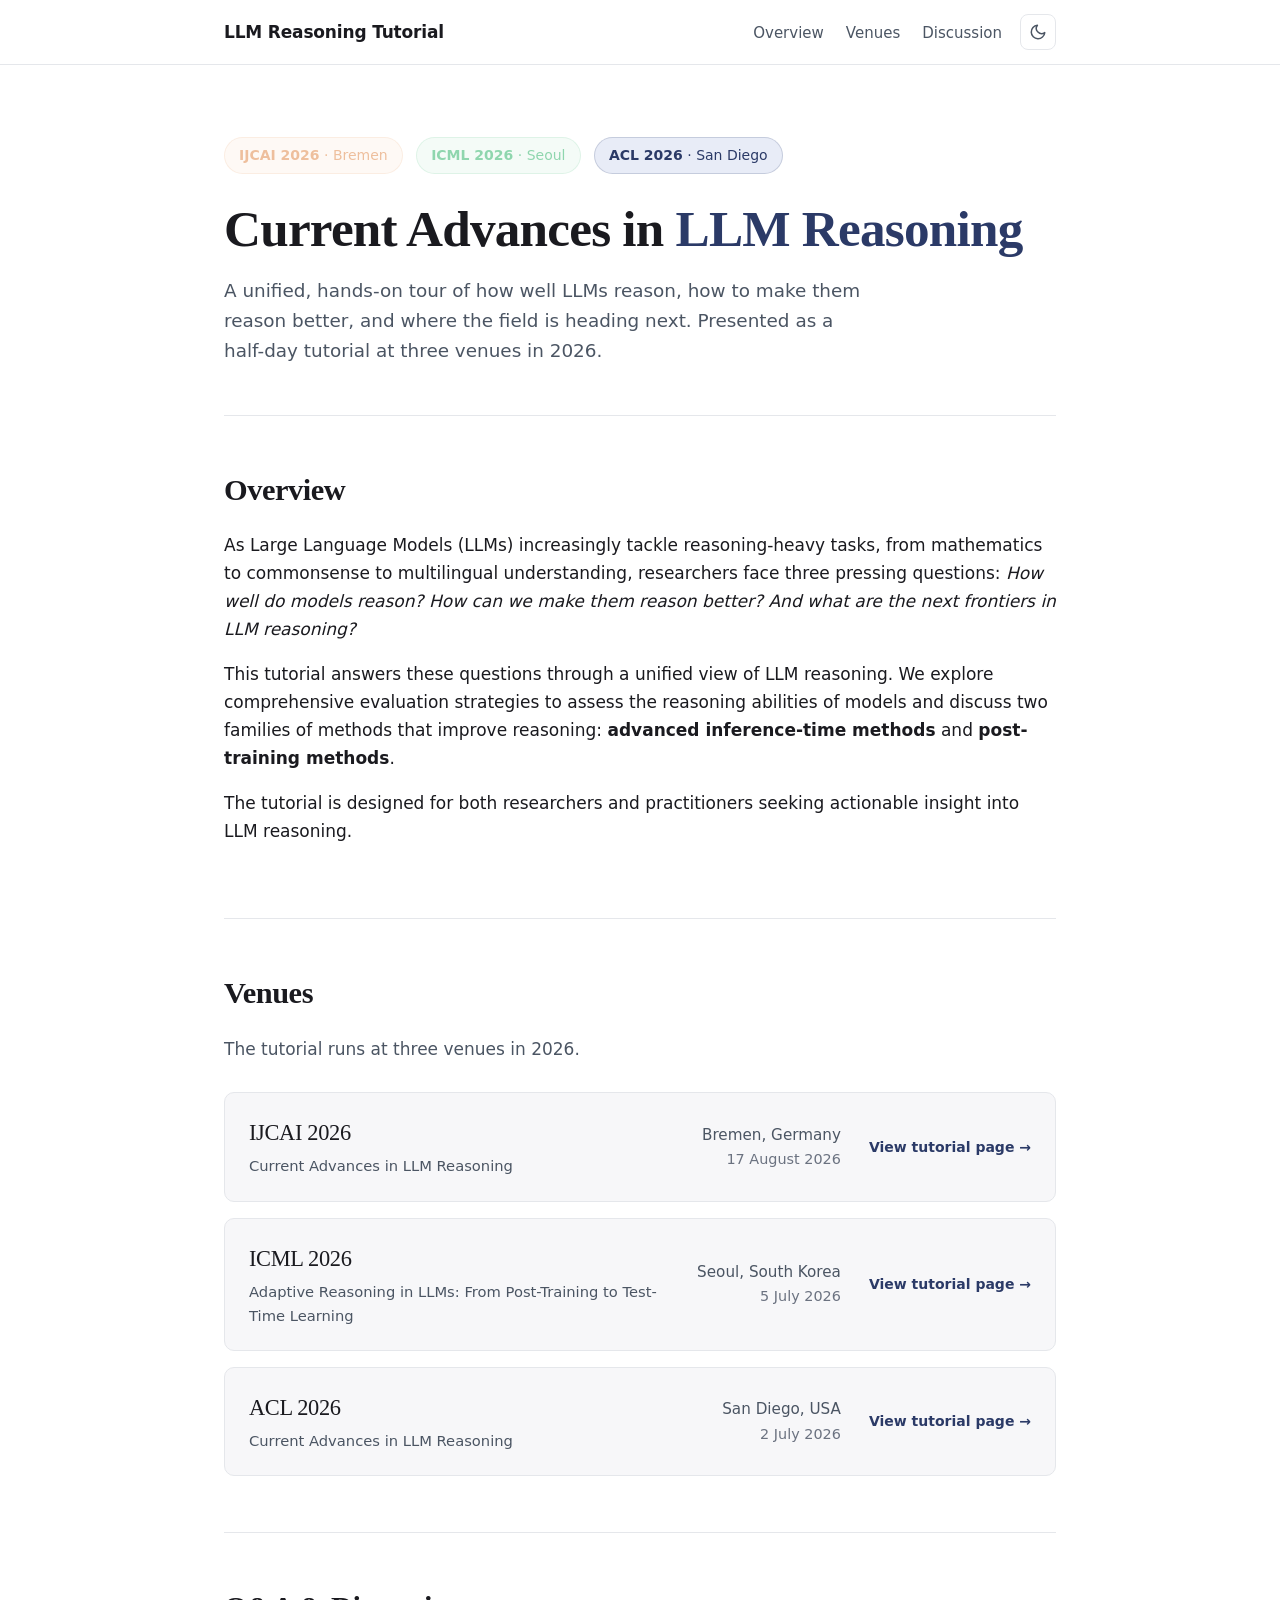
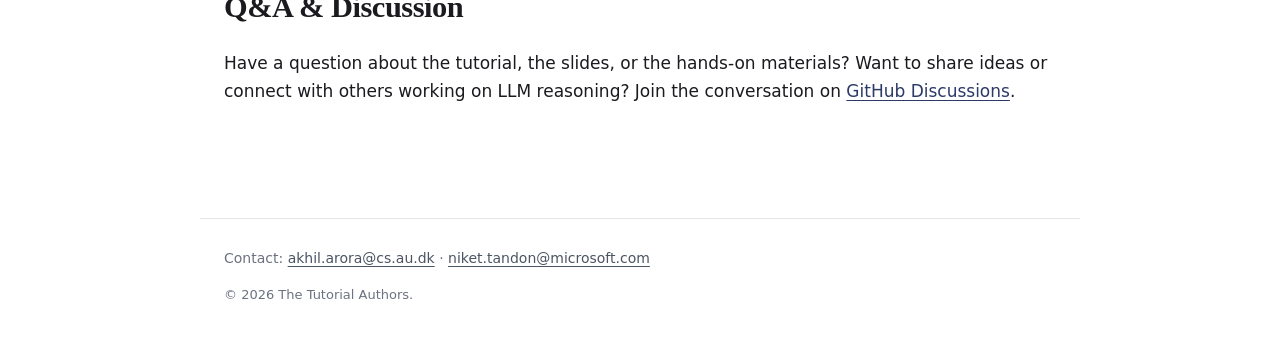
==== commit 3b6dd67b: "Restore landing hub page; update ACL and IJCAI slides links - Root index.html no longer redirects to" ====
--- a/index.html
+++ b/index.html
@@ -1,15 +1,190 @@
 <!DOCTYPE html>
 <html lang="en">
 <head>
-  <meta charset="utf-8">
-  <meta name="viewport" content="width=device-width, initial-scale=1">
-  <title>Redirecting…</title>
-  <link rel="canonical" href="/ijcai2026/">
-  <meta name="robots" content="noindex">
-  <meta http-equiv="refresh" content="0; url=/ijcai2026/">
-  <script>window.location.replace("/ijcai2026/");</script>
+  <meta charset="UTF-8" />
+  <meta name="viewport" content="width=device-width, initial-scale=1.0" />
+  <title>Current Advances in LLM Reasoning — Tutorial</title>
+  <meta name="description" content="A half-day tutorial on evaluating, improving, and extending reasoning in large language models. Presented at IJCAI 2026, ICML 2026 and ACL 2026." />
+
+  <!-- Favicon -->
+  <link rel="icon" type="image/png" href="/assets/favicon.png" />
+  <link rel="apple-touch-icon" href="/assets/favicon.png" />
+
+  <!-- Open Graph / Twitter -->
+  <meta property="og:title" content="Current Advances in LLM Reasoning — Tutorial" />
+  <meta property="og:description" content="A unified, hands-on tour of evaluation, inference-time strategies, post-training, and frontiers in LLM reasoning. At IJCAI 2026, ICML 2026 and ACL 2026." />
+  <meta property="og:type" content="website" />
+  <meta property="og:image" content="/assets/logo.png" />
+  <meta property="og:image:width" content="1254" />
+  <meta property="og:image:height" content="1254" />
+  <meta property="og:image:alt" content="Current Advances in LLM Reasoning — tutorial logo" />
+  <meta name="twitter:card" content="summary_large_image" />
+  <meta name="twitter:image" content="/assets/logo.png" />
+
+  <link rel="stylesheet" href="/style.css" />
+  <script>
+    // Apply stored theme before first paint to prevent flash.
+    (function () {
+      try {
+        var t = localStorage.getItem('theme');
+        if (t === 'dark' || t === 'light') {
+          document.documentElement.setAttribute('data-theme', t);
+        }
+      } catch (e) {}
+    })();
+  </script>
 </head>
 <body>
-  <p>This page has moved to <a href="/ijcai2026/">/ijcai2026/</a>.</p>
+  <a class="skip-link" href="#main">Skip to main content</a>
+
+  <header class="site-header">
+    <nav class="nav" aria-label="Primary">
+      <a href="#top" class="nav-brand">LLM Reasoning Tutorial</a>
+      <div class="nav-right">
+        <ul id="nav-menu" class="nav-links">
+          <li><a href="#overview">Overview</a></li>
+          <li><a href="#venues">Venues</a></li>
+          <li><a href="#discussion">Discussion</a></li>
+        </ul>
+        <button class="theme-toggle" id="theme-toggle" type="button" aria-label="Toggle color theme" title="Toggle theme">
+          <svg class="icon icon-sun" viewBox="0 0 24 24" width="18" height="18" fill="none" stroke="currentColor" stroke-width="2" stroke-linecap="round" stroke-linejoin="round" aria-hidden="true">
+            <circle cx="12" cy="12" r="4"></circle>
+            <path d="M12 2v2M12 20v2M4.93 4.93l1.41 1.41M17.66 17.66l1.41 1.41M2 12h2M20 12h2M4.93 19.07l1.41-1.41M17.66 6.34l1.41-1.41"></path>
+          </svg>
+          <svg class="icon icon-moon" viewBox="0 0 24 24" width="18" height="18" fill="none" stroke="currentColor" stroke-width="2" stroke-linecap="round" stroke-linejoin="round" aria-hidden="true">
+            <path d="M21 12.79A9 9 0 1 1 11.21 3 7 7 0 0 0 21 12.79z"></path>
+          </svg>
+        </button>
+        <button class="nav-toggle" aria-expanded="false" aria-controls="nav-menu" aria-label="Toggle navigation">
+          <span></span><span></span><span></span>
+        </button>
+      </div>
+    </nav>
+  </header>
+
+  <main id="main">
+    <section class="hero" id="top">
+      <p class="venue-badge venue-badge--alt"><strong>IJCAI 2026</strong> · Bremen</p>
+      <p class="venue-badge venue-badge--green"><strong>ICML 2026</strong> · Seoul</p>
+      <p class="venue-badge"><strong>ACL 2026</strong> · San Diego</p>
+      <h1>Current Advances in <span class="accent">LLM Reasoning</span></h1>
+      <p class="tagline">A unified, hands-on tour of how well LLMs reason, how to make them reason better, and where the field is heading next. Presented as a half-day tutorial at three venues in 2026.</p>
+    </section>
+
+    <section id="overview" class="section">
+      <h2>Overview</h2>
+      <p>
+        As Large Language Models (LLMs) increasingly tackle reasoning-heavy tasks, from mathematics
+        to commonsense to multilingual understanding, researchers face three pressing questions:
+        <em>How well do models reason? How can we make them reason better? And what are the next
+        frontiers in LLM reasoning?</em>
+      </p>
+      <p>
+        This tutorial answers these questions through a unified view of LLM reasoning. We explore
+        comprehensive evaluation strategies to assess the reasoning abilities of models and discuss two families of methods that
+        improve reasoning: <strong>advanced inference-time methods</strong> and <strong>post-training methods</strong>.
+      </p>
+      <p>
+        The tutorial is designed for both researchers and practitioners seeking actionable insight
+        into LLM reasoning.
+      </p>
+    </section>
+
+    <section id="venues" class="section">
+      <h2>Venues</h2>
+      <p class="section-intro">
+        The tutorial runs at three venues in 2026.
+      </p>
+      <ul class="venues">
+        <li>
+          <a class="venue-card" href="/ijcai2026/">
+            <div class="venue-main">
+              <p class="venue-name">IJCAI 2026</p>
+              <p class="venue-title">Current Advances in LLM Reasoning</p>
+            </div>
+            <div class="venue-meta">
+              <p class="venue-where">Bremen, Germany</p>
+              <p class="venue-when">17 August 2026</p>
+            </div>
+            <span class="venue-cta">View tutorial page →</span>
+          </a>
+        </li>
+        <li>
+          <a class="venue-card" href="/icml2026/">
+            <div class="venue-main">
+              <p class="venue-name">ICML 2026</p>
+              <p class="venue-title">Adaptive Reasoning in LLMs: From Post-Training to Test-Time Learning</p>
+            </div>
+            <div class="venue-meta">
+              <p class="venue-where">Seoul, South Korea</p>
+              <p class="venue-when">5 July 2026</p>
+            </div>
+            <span class="venue-cta">View tutorial page →</span>
+          </a>
+        </li>
+        <li>
+          <a class="venue-card" href="/acl2026/">
+            <div class="venue-main">
+              <p class="venue-name">ACL 2026</p>
+              <p class="venue-title">Current Advances in LLM Reasoning</p>
+            </div>
+            <div class="venue-meta">
+              <p class="venue-where">San Diego, USA</p>
+              <p class="venue-when">2 July 2026</p>
+            </div>
+            <span class="venue-cta">View tutorial page →</span>
+          </a>
+        </li>
+      </ul>
+    </section>
+
+    <section id="discussion" class="section">
+      <h2>Q&amp;A &amp; Discussion</h2>
+      <p>
+        Have a question about the tutorial, the slides, or the hands-on materials? Want to share
+        ideas or connect with others working on LLM reasoning? Join the conversation on
+        <a href="https://github.com/llmreasoning/llmreasoning.github.io/discussions">GitHub Discussions</a>.
+      </p>
+    </section>
+
+  </main>
+
+  <footer class="site-footer">
+    <p>
+      Contact: <a href="mailto:akhil.arora@cs.au.dk">akhil.arora@cs.au.dk</a> ·
+      <a href="mailto:niket.tandon@microsoft.com">niket.tandon@microsoft.com</a>
+    </p>
+    <p class="fine">&copy; 2026 The Tutorial Authors.</p>
+  </footer>
+
+  <script>
+    // Mobile nav toggle
+    const toggle = document.querySelector('.nav-toggle');
+    const menu = document.getElementById('nav-menu');
+    toggle?.addEventListener('click', () => {
+      const open = toggle.getAttribute('aria-expanded') === 'true';
+      toggle.setAttribute('aria-expanded', String(!open));
+      menu.classList.toggle('open');
+    });
+    menu?.addEventListener('click', (e) => {
+      if (e.target.tagName === 'A') {
+        toggle.setAttribute('aria-expanded', 'false');
+        menu.classList.remove('open');
+      }
+    });
+
+    // Theme toggle: cycles between explicit light and dark.
+    // First click flips away from the effective theme (which may have been system-driven).
+    const themeToggle = document.getElementById('theme-toggle');
+    themeToggle?.addEventListener('click', () => {
+      const root = document.documentElement;
+      const stored = root.getAttribute('data-theme');
+      const prefersDark = window.matchMedia('(prefers-color-scheme: dark)').matches;
+      const effective = stored || (prefersDark ? 'dark' : 'light');
+      const next = effective === 'dark' ? 'light' : 'dark';
+      root.setAttribute('data-theme', next);
+      try { localStorage.setItem('theme', next); } catch (e) {}
+    });
+  </script>
 </body>
 </html>
--- a/style.css
+++ b/style.css
@@ -0,0 +1,512 @@
+/* --- Tokens --- */
+:root {
+  --bg: #ffffff;
+  --bg-soft: #f7f7f9;
+  --ink: #1a1a1f;
+  --ink-soft: #4b5563;
+  --ink-muted: #6b7280;
+  --border: #e5e7eb;
+  --accent: #2b3a67;
+  --accent-soft: #e8ecf7;
+  --code-bg: #0f1222;
+  --code-ink: #e6e8f2;
+  --radius: 10px;
+  --content-width: 880px;
+  --shadow-sm: 0 1px 2px rgba(15, 18, 34, 0.04), 0 1px 3px rgba(15, 18, 34, 0.06);
+
+  --font-sans: "Inter", ui-sans-serif, system-ui, -apple-system, "Segoe UI",
+    Roboto, "Helvetica Neue", Arial, sans-serif;
+  --font-serif: "Source Serif 4", ui-serif, Georgia, Cambria, "Times New Roman",
+    Times, serif;
+  --font-mono: ui-monospace, SFMono-Regular, "SF Mono", Menlo, Consolas,
+    "Liberation Mono", monospace;
+}
+
+/* Dark tokens — applied explicitly via [data-theme="dark"]
+   OR automatically when OS prefers dark AND user hasn't forced light. */
+:root[data-theme="dark"] {
+  --bg: #0e1015;
+  --bg-soft: #15181f;
+  --ink: #eef1f6;
+  --ink-soft: #b8bec9;
+  --ink-muted: #8a90a0;
+  --border: #272b35;
+  --accent: #9db0ee;
+  --accent-soft: #1a2140;
+  --code-bg: #0a0c18;
+  --code-ink: #d8dbe8;
+  --shadow-sm: 0 1px 2px rgba(0, 0, 0, 0.4);
+}
+
+@media (prefers-color-scheme: dark) {
+  :root:not([data-theme="light"]) {
+    --bg: #0e1015;
+    --bg-soft: #15181f;
+    --ink: #eef1f6;
+    --ink-soft: #b8bec9;
+    --ink-muted: #8a90a0;
+    --border: #272b35;
+    --accent: #9db0ee;
+    --accent-soft: #1a2140;
+    --code-bg: #0a0c18;
+    --code-ink: #d8dbe8;
+    --shadow-sm: 0 1px 2px rgba(0, 0, 0, 0.4);
+  }
+}
+
+/* --- Reset --- */
+*, *::before, *::after { box-sizing: border-box; }
+html { scroll-behavior: smooth; scroll-padding-top: 72px; }
+body {
+  margin: 0;
+  font-family: var(--font-sans);
+  font-size: 17px;
+  line-height: 1.65;
+  color: var(--ink);
+  background: var(--bg);
+  -webkit-font-smoothing: antialiased;
+  text-rendering: optimizeLegibility;
+}
+a { color: var(--accent); text-decoration-thickness: 1px; text-underline-offset: 3px; }
+a:hover { text-decoration-thickness: 2px; }
+
+/* --- Skip link --- */
+.skip-link {
+  position: absolute;
+  left: -9999px;
+  top: 0;
+  background: var(--ink);
+  color: var(--bg);
+  padding: 8px 14px;
+  z-index: 1000;
+}
+.skip-link:focus { left: 8px; top: 8px; }
+
+/* --- Header / nav --- */
+.site-header {
+  position: sticky;
+  top: 0;
+  z-index: 100;
+  background: color-mix(in srgb, var(--bg) 92%, transparent);
+  backdrop-filter: saturate(140%) blur(10px);
+  -webkit-backdrop-filter: saturate(140%) blur(10px);
+  border-bottom: 1px solid var(--border);
+}
+.nav {
+  max-width: var(--content-width);
+  margin: 0 auto;
+  padding: 14px 24px;
+  display: flex;
+  align-items: center;
+  justify-content: space-between;
+  gap: 16px;
+}
+.nav-brand {
+  font-weight: 700;
+  color: var(--ink);
+  text-decoration: none;
+  letter-spacing: -0.01em;
+}
+.nav-right {
+  display: flex;
+  align-items: center;
+  gap: 18px;
+}
+.nav-links {
+  list-style: none;
+  margin: 0;
+  padding: 0;
+  display: flex;
+  gap: 22px;
+}
+.nav-links a {
+  color: var(--ink-soft);
+  text-decoration: none;
+  font-size: 15px;
+}
+.nav-links a:hover { color: var(--accent); }
+.nav-toggle {
+  display: none;
+  background: none;
+  border: 0;
+  cursor: pointer;
+  padding: 6px;
+  flex-direction: column;
+  gap: 4px;
+}
+.nav-toggle span {
+  display: block;
+  width: 22px;
+  height: 2px;
+  background: var(--ink);
+  border-radius: 2px;
+}
+
+/* --- Theme toggle --- */
+.theme-toggle {
+  display: inline-flex;
+  align-items: center;
+  justify-content: center;
+  width: 36px;
+  height: 36px;
+  border-radius: 8px;
+  border: 1px solid var(--border);
+  background: var(--bg);
+  color: var(--ink-soft);
+  cursor: pointer;
+  padding: 0;
+  transition: color 0.15s ease, background 0.15s ease, border-color 0.15s ease;
+}
+.theme-toggle:hover {
+  color: var(--accent);
+  border-color: color-mix(in srgb, var(--accent) 40%, var(--border));
+  background: var(--bg-soft);
+}
+.theme-toggle:focus-visible {
+  outline: 2px solid var(--accent);
+  outline-offset: 2px;
+}
+.theme-toggle .icon { display: block; }
+/* Default (light effective): show moon, hide sun */
+.theme-toggle .icon-sun { display: none; }
+.theme-toggle .icon-moon { display: block; }
+/* Dark effective: show sun, hide moon */
+:root[data-theme="dark"] .theme-toggle .icon-sun { display: block; }
+:root[data-theme="dark"] .theme-toggle .icon-moon { display: none; }
+@media (prefers-color-scheme: dark) {
+  :root:not([data-theme="light"]) .theme-toggle .icon-sun { display: block; }
+  :root:not([data-theme="light"]) .theme-toggle .icon-moon { display: none; }
+}
+
+@media (max-width: 680px) {
+  .nav-toggle { display: flex; }
+  .nav-right { gap: 8px; }
+  .nav-links {
+    display: none;
+    position: absolute;
+    top: 100%;
+    left: 0;
+    right: 0;
+    flex-direction: column;
+    gap: 0;
+    background: var(--bg);
+    border-bottom: 1px solid var(--border);
+    padding: 8px 0;
+  }
+  .nav-links.open { display: flex; }
+  .nav-links li { padding: 0; }
+  .nav-links a {
+    display: block;
+    padding: 12px 24px;
+  }
+}
+
+/* --- Main layout --- */
+main {
+  max-width: var(--content-width);
+  margin: 0 auto;
+  padding: 0 24px;
+}
+.section {
+  padding: 56px 0;
+  border-top: 1px solid var(--border);
+}
+
+h1, h2, h3, h4 {
+  font-family: var(--font-serif);
+  color: var(--ink);
+  letter-spacing: -0.015em;
+  line-height: 1.2;
+  margin: 0 0 0.5em;
+}
+h2 {
+  font-size: 1.9rem;
+  margin-bottom: 0.75em;
+}
+h3 { font-size: 1.3rem; }
+h4 { font-size: 1.05rem; font-family: var(--font-sans); font-weight: 600; }
+p { margin: 0 0 1em; }
+.section-intro { color: var(--ink-soft); margin-bottom: 1.75em; }
+
+/* --- Hero --- */
+.hero {
+  padding: 72px 0 48px;
+  text-align: left;
+}
+.venue-badge {
+  display: inline-block;
+  background: var(--accent-soft);
+  color: var(--accent);
+  border: 1px solid color-mix(in srgb, var(--accent) 18%, transparent);
+  border-radius: 999px;
+  padding: 6px 14px;
+  font-size: 14px;
+  font-weight: 500;
+  margin: 0 8px 24px 0;
+}
+.venue-badge--alt {
+  --alt-accent: #8a4b2b;
+  background: color-mix(in srgb, var(--alt-accent) 10%, transparent);
+  color: var(--alt-accent);
+  border-color: color-mix(in srgb, var(--alt-accent) 22%, transparent);
+}
+:root[data-theme="dark"] .venue-badge--alt,
+:root:not([data-theme="light"]) .venue-badge--alt {
+  --alt-accent: #eebf9d;
+}
+.venue-badge--green {
+  --alt-accent: #2f6b4f;
+  background: color-mix(in srgb, var(--alt-accent) 10%, transparent);
+  color: var(--alt-accent);
+  border-color: color-mix(in srgb, var(--alt-accent) 22%, transparent);
+}
+:root[data-theme="dark"] .venue-badge--green,
+:root:not([data-theme="light"]) .venue-badge--green {
+  --alt-accent: #8fd6ae;
+}
+.venue-badge--muted {
+  background: var(--bg-soft);
+  color: var(--ink-muted);
+  border-color: var(--border);
+}
+.hero h1 {
+  font-size: clamp(2.1rem, 4.6vw, 3.2rem);
+  margin: 0 0 16px;
+}
+.accent { color: var(--accent); }
+.tagline {
+  font-size: 1.15rem;
+  color: var(--ink-soft);
+  max-width: 640px;
+  margin: 0;
+}
+
+/* --- Outline --- */
+.outline {
+  list-style: none;
+  padding: 0;
+  margin: 0;
+  display: flex;
+  flex-direction: column;
+  gap: 28px;
+}
+.outline-part {
+  border: 1px solid var(--border);
+  border-radius: var(--radius);
+  padding: 24px 26px;
+  background: var(--bg-soft);
+}
+.outline-head {
+  display: flex;
+  align-items: baseline;
+  flex-wrap: wrap;
+  gap: 10px 16px;
+  margin-bottom: 8px;
+}
+.outline-num {
+  font-size: 12px;
+  font-weight: 700;
+  text-transform: uppercase;
+  letter-spacing: 0.08em;
+  color: var(--accent);
+  background: var(--accent-soft);
+  padding: 3px 10px;
+  border-radius: 999px;
+}
+.outline-head h3 { margin: 0; flex: 1 1 auto; }
+.outline-meta {
+  font-size: 13px;
+  color: var(--ink-muted);
+  font-variant-numeric: tabular-nums;
+}
+.outline-leads {
+  font-size: 14px;
+  color: var(--ink-muted);
+  margin: 0 0 10px;
+}
+.outline-leads .label {
+  text-transform: uppercase;
+  letter-spacing: 0.06em;
+  font-size: 11px;
+  font-weight: 700;
+  margin-right: 6px;
+}
+.outline-sub {
+  margin-top: 20px;
+  padding-top: 16px;
+  border-top: 1px dashed var(--border);
+}
+.outline-sub h4 {
+  display: flex;
+  align-items: baseline;
+  gap: 12px;
+  justify-content: space-between;
+}
+.outline-break {
+  text-align: center;
+  font-size: 14px;
+  color: var(--ink-muted);
+  margin: 20px 0 0;
+  padding: 10px 0;
+  border-top: 1px dashed var(--border);
+  border-bottom: 1px dashed var(--border);
+}
+
+/* --- Speakers --- */
+.speakers {
+  list-style: none;
+  padding: 0;
+  margin: 0;
+  display: grid;
+  grid-template-columns: repeat(auto-fit, minmax(220px, 1fr));
+  gap: 20px;
+}
+.speaker {
+  border: 1px solid var(--border);
+  border-radius: var(--radius);
+  padding: 22px 20px;
+  background: var(--bg-soft);
+  display: flex;
+  flex-direction: column;
+  align-items: center;
+  text-align: center;
+  transition: transform 0.15s ease, box-shadow 0.15s ease;
+}
+.speaker:hover {
+  transform: translateY(-2px);
+  box-shadow: var(--shadow-sm);
+}
+.speaker-photo {
+  width: 104px;
+  height: 104px;
+  border-radius: 50%;
+  object-fit: cover;
+  display: block;
+  margin: 0 0 16px;
+  border: 2px solid var(--border);
+  background: var(--bg-soft);
+}
+.speaker h3 {
+  font-family: var(--font-sans);
+  font-size: 1.05rem;
+  font-weight: 600;
+  margin: 0 0 4px;
+}
+.speaker .affil {
+  font-size: 14px;
+  color: var(--ink-soft);
+  margin: 0;
+}
+
+/* --- Materials --- */
+.materials {
+  list-style: none;
+  padding: 0;
+  margin: 0;
+  display: flex;
+  flex-direction: column;
+  gap: 10px;
+}
+.materials li {
+  padding: 14px 18px;
+  border: 1px solid var(--border);
+  border-radius: var(--radius);
+  background: var(--bg-soft);
+}
+
+/* --- BibTeX block --- */
+.bibtex {
+  background: var(--code-bg);
+  color: var(--code-ink);
+  border-radius: var(--radius);
+  padding: 20px 22px;
+  overflow-x: auto;
+  font-family: var(--font-mono);
+  font-size: 13.5px;
+  line-height: 1.6;
+  margin: 0;
+}
+.bibtex code { font-family: inherit; }
+
+/* --- Footer --- */
+.site-footer {
+  max-width: var(--content-width);
+  margin: 40px auto 0;
+  padding: 28px 24px 40px;
+  border-top: 1px solid var(--border);
+  color: var(--ink-muted);
+  font-size: 14px;
+}
+.site-footer a { color: var(--ink-soft); }
+.site-footer .fine { margin-top: 6px; color: var(--ink-muted); font-size: 13px; }
+
+/* --- Venue cards (landing hub) --- */
+.venues {
+  list-style: none;
+  padding: 0;
+  margin: 0;
+  display: flex;
+  flex-direction: column;
+  gap: 16px;
+}
+.venue-card {
+  display: flex;
+  flex-direction: row;
+  align-items: center;
+  flex-wrap: wrap;
+  gap: 12px 28px;
+  border: 1px solid var(--border);
+  border-radius: var(--radius);
+  padding: 22px 24px;
+  background: var(--bg-soft);
+  text-decoration: none;
+  color: var(--ink);
+  transition: transform 0.15s ease, box-shadow 0.15s ease, border-color 0.15s ease;
+}
+.venue-card:hover {
+  transform: translateY(-2px);
+  box-shadow: var(--shadow-sm);
+  border-color: color-mix(in srgb, var(--accent) 40%, var(--border));
+}
+.venue-main { flex: 1 1 260px; }
+.venue-card .venue-name {
+  font-family: var(--font-serif);
+  font-size: 1.4rem;
+  letter-spacing: -0.015em;
+  margin: 0 0 2px;
+}
+.venue-card .venue-title {
+  font-size: 0.92rem;
+  color: var(--ink-soft);
+  margin: 0;
+}
+.venue-meta { text-align: right; flex: 0 0 auto; }
+.venue-card .venue-where { color: var(--ink-soft); font-size: 0.95rem; margin: 0; }
+.venue-card .venue-when {
+  color: var(--ink-muted);
+  font-size: 0.9rem;
+  margin: 0;
+  font-variant-numeric: tabular-nums;
+}
+.venue-card .venue-cta {
+  flex: 0 0 auto;
+  font-size: 14px;
+  font-weight: 600;
+  color: var(--accent);
+  white-space: nowrap;
+}
+
+@media (max-width: 560px) {
+  .venue-meta { text-align: left; }
+}
+
+/* --- Cross-venue note (conference pages) --- */
+.crosslink {
+  margin: 20px 0 0;
+  font-size: 14px;
+  color: var(--ink-muted);
+}
+.crosslink a { color: var(--ink-soft); }
+
+/* --- Selection --- */
+::selection { background: var(--accent-soft); color: var(--accent); }
